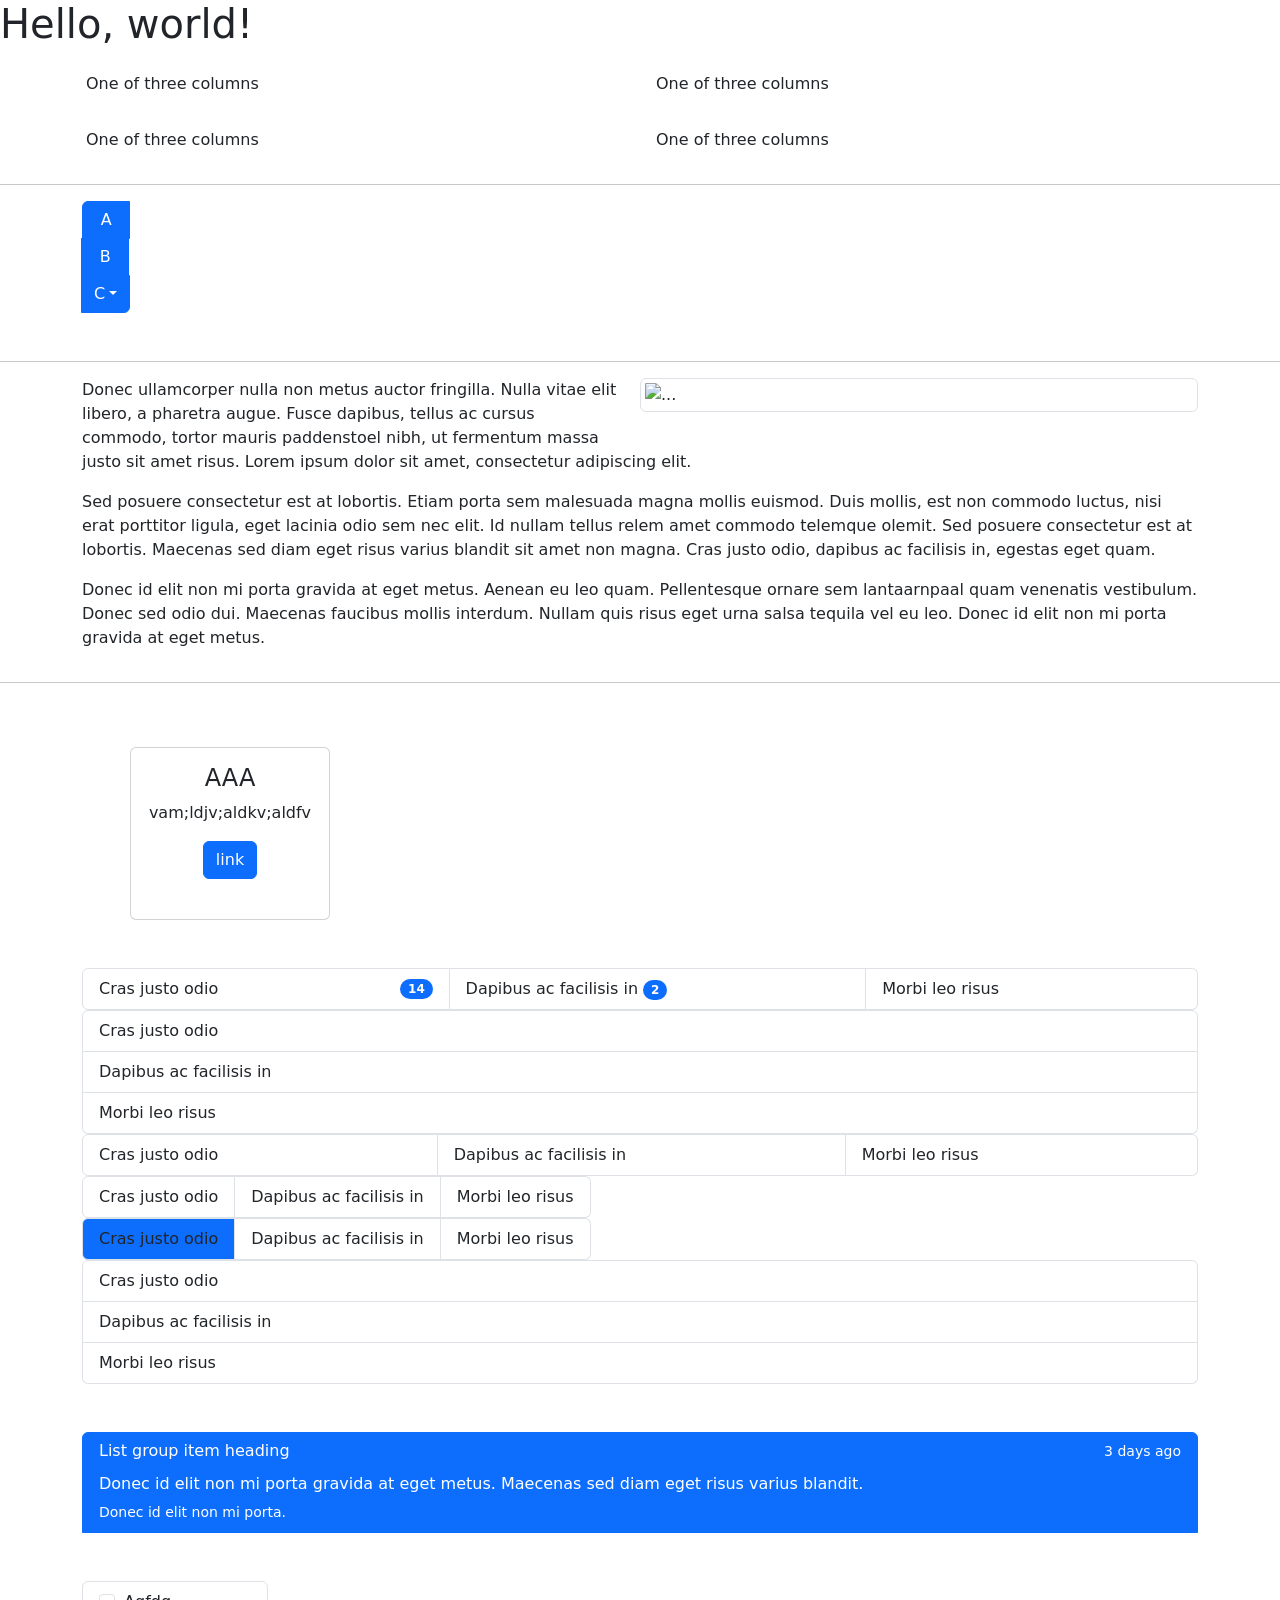
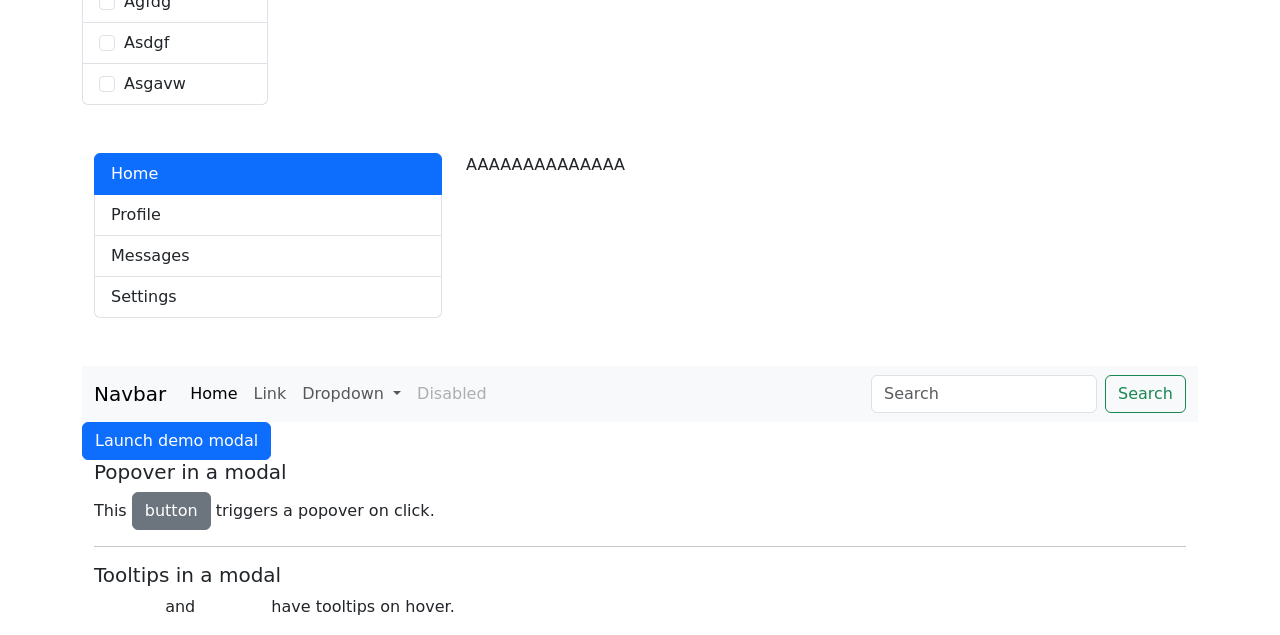
==== index.html @ 2d503121 "12.30 1" ====
<!doctype html>
<html lang="en">
  <head>
    <!-- Required meta tags -->
    <meta charset="utf-8">
    <meta name="viewport" content="width=device-width, initial-scale=1">

    <!-- Bootstrap CSS -->
    <link href="https://cdn.jsdelivr.net/npm/bootstrap@5.0.0-beta1/dist/css/bootstrap.min.css" rel="stylesheet" integrity="sha384-giJF6kkoqNQ00vy+HMDP7azOuL0xtbfIcaT9wjKHr8RbDVddVHyTfAAsrekwKmP1" crossorigin="anonymous">
    <link rel="stylesheet" href="style.css">


    <title>Bootstrap</title>
  </head>
  <body>
    <h1>Hello, world!</h1>

    <div class="container px-4">
        <div class="row row-cols-2 gx-5">
          <div class="col box-border p-3">
            One of three columns
          </div>
          <div class="col box-border p-3">
            One of three columns
          </div>
          <div class="col box-border p-3">
            One of three columns
          </div>
          <div class="col box-border p-3">
            One of three columns
          </div>
        </div>
      </div>
      <hr>

      <div class="container mb-5">

        <div class="btn-group mx-auto btn-group-vertical" role="group">
          <button type="button" class="btn btn-primary">A</button>
          <button type="button" class="btn btn-primary">B</button>
          <div class="btn-group" role="group">
            <button type="button" class="btn btn-primary dropdown-toggle" data-bs-toggle="dropdown" aria-expanded="false">C</button>
            <ul class="dropdown-menu" aria-labelledby="btnGroupDrop1">
              <li class="dropdown-item">1</li>
              <li class="dropdown-item">2</li>
              <li class="dropdown-item">3</li>
            </ul>
          </div>
        </div>
         
      </div>

<hr>

<div class="container">
  <div class="clearfix">
    <img src="http://fakeimg.pl/300x250" class="col-md-6 float-md-end mb-3 ms-md-3 img-thumbnail" alt="...">
  
    <p>
      Donec ullamcorper nulla non metus auctor fringilla. Nulla vitae elit libero, a pharetra augue. Fusce dapibus, tellus ac cursus commodo, tortor mauris paddenstoel nibh, ut fermentum massa justo sit amet risus. Lorem ipsum dolor sit amet, consectetur adipiscing elit.
    </p>
  
    <p>
      Sed posuere consectetur est at lobortis. Etiam porta sem malesuada magna mollis euismod. Duis mollis, est non commodo luctus, nisi erat porttitor ligula, eget lacinia odio sem nec elit. Id nullam tellus relem amet commodo telemque olemit. Sed posuere consectetur est at lobortis. Maecenas sed diam eget risus varius blandit sit amet non magna. Cras justo odio, dapibus ac facilisis in, egestas eget quam.
    </p>
  
    <p>
      Donec id elit non mi porta gravida at eget metus. Aenean eu leo quam. Pellentesque ornare sem lantaarnpaal quam venenatis vestibulum. Donec sed odio dui. Maecenas faucibus mollis interdum. Nullam quis risus eget urna salsa tequila vel eu leo. Donec id elit non mi porta gravida at eget metus.
    </p>
  </div>
</div>

<hr>
<br>
<br>


<div class="container">
  <div class="card mx-5 " style="width: 200px;">
    <img src="http://fakeimg.pl/300x250" class="card-img-top" alt="">
    <div class="card-body d-grid">
      <h4 class="card-title mx-auto">AAA</h4>
      <p class="card-text mx-auto">vam;ldjv;aldkv;aldfv</p>
      <button class="btn btn-primary mx-auto">link</button>
      <a class="card-link" href="">CCC</a>
    </div>
  </div>
</div>


<div class="container my-5">

  <ul class="list-group list-group-horizontal ">
    <li class="list-group-item flex-fill d-flex justify-content-between align-items-center">Cras justo odio
      <span class="badge bg-primary rounded-pill">14</span>
    </li>
    <li class="list-group-item flex-fill justify-content-between align-items-center">Dapibus ac facilisis in
      <span class="badge bg-primary rounded-pill">2</span>
    </li>
    <li class="list-group-item flex-fill">Morbi leo risus</li>
  </ul>
  <ul class="list-group ">
    <li class="list-group-item">Cras justo odio</li>
    <li class="list-group-item">Dapibus ac facilisis in</li>
    <li class="list-group-item">Morbi leo risus</li>
  </ul>
  <ul class="list-group list-group-horizontal-md">
    <li class="list-group-item flex-fill">Cras justo odio</li>
    <li class="list-group-item flex-fill">Dapibus ac facilisis in</li>
    <li class="list-group-item flex-fill">Morbi leo risus</li>
  </ul>
  <ul class="list-group list-group-horizontal-lg">
    <li class="list-group-item">Cras justo odio</li>
    <li class="list-group-item">Dapibus ac facilisis in</li>
    <li class="list-group-item">Morbi leo risus</li>
  </ul>
  <ul class="list-group list-group-horizontal-xl">
    <li class="list-group-item bg-primary green" id="green">Cras justo odio</li>
    <li class="list-group-item">Dapibus ac facilisis in</li>
    <li class="list-group-item">Morbi leo risus</li>
  </ul>
  <ul class="list-group list-group-horizontal-xxl">
    <li class="list-group-item">Cras justo odio</li>
    <li class="list-group-item">Dapibus ac facilisis in</li>
    <li class="list-group-item">Morbi leo risus</li>
  </ul>





</div>

<div class="container my-5">

  <div class="list-group ">
    <a href="#" class="list-group-item list-group-item-action active">
      <div class="d-flex justify-content-between w-100 mb-1">
        <h6>List group item heading</h6>
        <small>3 days ago</small>
      </div>
      <p class="mb-1">Donec id elit non mi porta gravida at eget metus. Maecenas sed diam eget risus varius blandit.</p>
      <small>Donec id elit non mi porta.</small>
    </a>
    <a href="#">

    </a>
    <a href="#">

    </a>
  </div>

</div>


<div class="container ">
  
  <div class="list-group col-2">
    <label class="list-group-item">
      <input type="checkbox" class="form-check-input me-1">
      Agfdg
    </label>
    <label class="list-group-item">
      <input type="checkbox" class="form-check-input me-1">
      Asdgf
    </label>
    <label class="list-group-item">
      <input type="checkbox" class="form-check-input me-1">
      Asgavw
    </label>
  </div>

  <div class="container my-5">
    <div class="row">
      <div class="col-4">
        <div class="list-group" id="list-tab" role="tablist">
          <a class="list-group-item list-group-item-action active" id="list-home-list" data-bs-toggle="list" href="#list-home" role="tab" aria-controls="home">Home</a>
          <a class="list-group-item list-group-item-action" id="list-profile-list" data-bs-toggle="list" href="#list-profile" role="tab" aria-controls="profile">Profile</a>
          <a class="list-group-item list-group-item-action" id="list-messages-list" data-bs-toggle="list" href="#list-messages" role="tab" aria-controls="messages">Messages</a>
          <a class="list-group-item list-group-item-action" id="list-settings-list" data-bs-toggle="list" href="#list-settings" role="tab" aria-controls="settings">Settings</a>
        </div>
      </div>
      <div class="col-8">
        <div class="tab-content" id="nav-tabContent">
          <div class="tab-pane fade show active" id="list-home" role="tabpanel" aria-labelledby="list-home-list">AAAAAAAAAAAAAA</div>
          <div class="tab-pane fade" id="list-profile" role="tabpanel" aria-labelledby="list-profile-list">BBBBBBBBBBBBBBBBB</div>
          <div class="tab-pane fade" id="list-messages" role="tabpanel" aria-labelledby="list-messages-list">CCCCCCCCCCCCCCCCC</div>
          <div class="tab-pane fade" id="list-settings" role="tabpanel" aria-labelledby="list-settings-list">DDDDDDDDDDDDDDDDDDDD</div>
        </div>
      </div>
    </div>
  </div>


  <nav class="navbar navbar-expand-lg navbar-light bg-light">
    <div class="container-fluid">
      <a class="navbar-brand" href="#">Navbar</a>
      <button class="navbar-toggler" type="button" data-bs-toggle="collapse" data-bs-target="#navbarSupportedContent" aria-controls="navbarSupportedContent" aria-expanded="false" aria-label="Toggle navigation">
        <span class="navbar-toggler-icon"></span>
      </button>
      <div class="collapse navbar-collapse" id="navbarSupportedContent">
        <ul class="navbar-nav me-auto mb-2 mb-lg-0">
          <li class="nav-item">
            <a class="nav-link active" aria-current="page" href="#">Home</a>
          </li>
          <li class="nav-item">
            <a class="nav-link" href="#">Link</a>
          </li>
          <li class="nav-item dropdown">
            <a class="nav-link dropdown-toggle" href="#" id="navbarDropdown" role="button" data-bs-toggle="dropdown" aria-expanded="false">
              Dropdown
            </a>
            <ul class="dropdown-menu" aria-labelledby="navbarDropdown">
              <li><a class="dropdown-item" href="#">Action</a></li>
              <li><a class="dropdown-item" href="#">Another action</a></li>
              <li><hr class="dropdown-divider"></li>
              <li><a class="dropdown-item" href="#">Something else here</a></li>
            </ul>
          </li>
          <li class="nav-item">
            <a class="nav-link disabled" href="#" tabindex="-1" aria-disabled="true">Disabled</a>
          </li>
        </ul>
        <form class="d-flex">
          <input class="form-control me-2" type="search" placeholder="Search" aria-label="Search">
          <button class="btn btn-outline-success" type="submit">Search</button>
        </form>
      </div>
    </div>
  </nav>





<!-- Button trigger modal -->
<button type="button" class="btn btn-primary" data-bs-toggle="modal" data-bs-target="#exampleModal">
  Launch demo modal
</button>

<!-- Modal -->
<div class="modal fade" id="exampleModal" data-bs-backdrop="static" tabindex="-1" aria-labelledby="exampleModalLabel" aria-hidden="true">
  <div class="modal-dialog modal-dialog-scrollable">
    <div class="modal-content my-5">
      <div class="modal-header">
        <h5 class="modal-title" id="exampleModalLabel">Modal title</h5>
        <!-- <button type="button" class="btn-close" data-bs-dismiss="modal" aria-label="Close"></button> -->
      </div>
      <div class="modal-body">
        Lorem ipsum dolor sit amet consectetur adipisicing elit. 
        <br>   Modi, vero enim. Eligendi mollitia ipsam velit veritatis, deserun
        <br>t temporibus debitis illo fugiat deleniti ea reprehenderit asperiores 
        <br>at aliquam, harum modi ipsa.
        <br>   Modi, vero enim. Eligendi mollitia ipsam velit veritatis, deserun
        <br>t temporibus debitis illo fugiat deleniti ea reprehenderit asperiores 
        <br>at aliquam, harum modi ipsa.
        <br>   Modi, vero enim. Eligendi mollitia ipsam velit veritatis, deserun
        <br>t temporibus debitis illo fugiat deleniti ea reprehenderit asperiores 
        <br>at aliquam, harum modi ipsa.
        <br>   Modi, vero enim. Eligendi mollitia ipsam velit veritatis, deserun
        <br>t temporibus debitis illo fugiat deleniti ea reprehenderit asperiores 
        <br>at aliquam, harum modi ipsa.
        <br>   Modi, vero enim. Eligendi mollitia ipsam velit veritatis, deserun
        <br>t temporibus debitis illo fugiat deleniti ea reprehenderit asperiores 
        <br>at aliquam, harum modi ipsa.
        <br>   Modi, vero enim. Eligendi mollitia ipsam velit veritatis, deserun
        <br>t temporibus debitis illo fugiat deleniti ea reprehenderit asperiores 
        <br>at aliquam, harum modi ipsa.
        <br>   Modi, vero enim. Eligendi mollitia ipsam velit veritatis, deserun
        <br>t temporibus debitis illo fugiat deleniti ea reprehenderit asperiores 
        <br>at aliquam, harum modi ipsa.
        <br>   Modi, vero enim. Eligendi mollitia ipsam velit veritatis, deserun
        <br>t temporibus debitis illo fugiat deleniti ea reprehenderit asperiores 
        <br>at aliquam, harum modi ipsa.
        <br>   Modi, vero enim. Eligendi mollitia ipsam velit veritatis, deserun
        <br>t temporibus debitis illo fugiat deleniti ea reprehenderit asperiores 
        <br>at aliquam, harum modi ipsa.
        <br>   Modi, vero enim. Eligendi mollitia ipsam velit veritatis, deserun
        <br>t temporibus debitis illo fugiat deleniti ea reprehenderit asperiores 
        <br>at aliquam, harum modi ipsa.
      </div>
      <div class="modal-footer">
        <button type="button" class="btn btn-secondary" data-bs-dismiss="modal">Close</button>
        <button type="button" class="btn btn-primary">Save changes</button>
      </div>
    </div>
  </div>
</div>

<div class="container">

  <div class="modal-body">
    <h5>Popover in a modal</h5>
    <p>This <a href="#" role="button" class="btn btn-secondary popover-test" title="Popover title" data-bs-content="Popover body content is set in this attribute.">button</a> triggers a popover on click.</p>
    <hr>
    <h5>Tooltips in a modal</h5>
    <p><a href="#" class="tooltip-test" title="Tooltip">This link</a> and <a href="#" class="tooltip-test" title="Tooltip">that link</a> have tooltips on hover.</p>
  </div>

</div>





















    <!-- Optional JavaScript; choose one of the two! -->

    <!-- Option 1: Bootstrap Bundle with Popper -->
    <script src="https://cdn.jsdelivr.net/npm/bootstrap@5.0.0-beta1/dist/js/bootstrap.bundle.min.js" integrity="sha384-ygbV9kiqUc6oa4msXn9868pTtWMgiQaeYH7/t7LECLbyPA2x65Kgf80OJFdroafW" crossorigin="anonymous"></script>

    <!-- Option 2: Separate Popper and Bootstrap JS -->
    <!--
    <script src="https://cdn.jsdelivr.net/npm/@popperjs/core@2.5.4/dist/umd/popper.min.js" integrity="sha384-q2kxQ16AaE6UbzuKqyBE9/u/KzioAlnx2maXQHiDX9d4/zp8Ok3f+M7DPm+Ib6IU" crossorigin="anonymous"></script>
    <script src="https://cdn.jsdelivr.net/npm/bootstrap@5.0.0-beta1/dist/js/bootstrap.min.js" integrity="sha384-pQQkAEnwaBkjpqZ8RU1fF1AKtTcHJwFl3pblpTlHXybJjHpMYo79HY3hIi4NKxyj" crossorigin="anonymous"></script>
    -->
  </body>
</html>
---- style.css ----
*{
    position: relative;
}
html{
    overflow-x: hidden;
}
body{
    width: 100%;
    overflow-x: hidden;
}
:root{
    --color-main: #ffd400;
    --color-background:linear-gradient(135deg,#1B2C47,#000);
}
a{
    color: #fff;
    text-decoration: none;
}
a:hover{
    color:var(--color-main);
}
a:active{
    color: #fff;
}
header{
    background-color: #000;
    background: var(--color-background);
    border-bottom: 2px solid #fff;
}
.navbar-style{
    height: 70px;
}
.navbar-collapse-style{
    width: unset;
}
.navbar-list{
    gap: 10px;
}

.banner{
    position: relative;
    z-index: -1;
    margin-top: -36px;
}

.banner-img{
    width: 100%;
}
.logo{
    width: 200px;
}
.page-now{
    color:var(--color-main);
}
.dropdown-menu-style{
    background-color: #000;
    color: #fff;
}
.dropdown-menu-style a{
    color: #fff;
}
.dropdown-divider-style{
    border-color: var(--color-main);
    opacity: 0.6;
}


.intro{
    position: relative;
}
.intro-box{
    /* border: 1px solid #000; */
    align-items: center;
    flex-direction: column;
    gap: 10px;
    
}
.intro-box svg{
    width: 50px;
    color:var(--color-main);
}
.webbit{
    background-color: #000;
    background: var(--color-background);
    padding: 80px 0;
}
.webbit-pic{

}
.webbit-pic-box {
    width: 100%;
    height: 100%;
    /* background-color: #ffffff40; */
    border: 3px solid #ffffffa3;
}
.webbit1 .webbit-pic img{
    width: 100%;
}
.webbit-intro{
    color: #fff ;
    flex-direction: column;
    justify-content: space-around;
}

.webbit h2{
    font-size:44px ;
}

.btn-webbit{
    background-color:var(--color-main);
    color: #000;
    
}
.btn-webbit a{
    color: #000;
}
.btn-webbit:hover{
    color: #000;
}
.btn-webbit:active{
    color: #000;
}




.webbit-row{
    flex-direction: column-reverse;
}
.webbit2 h2 {
    font-size: 34px;
}
.webbit2 p {
    font-size: 16px;
    color: #c7c7c7;
}
.webbit2 .btn-webbit{
    width: 40%;
}
.webbit2 .webbit-intro{
    gap: 20px;
    align-items: center;
    text-align: center;
}
.webbit2 .webbit-pic{
    align-items: center;
    
}
.webbit2 .webbit-pic img{
    z-index: 2;
}
.webbitcode{
    width: 100%;
}
.svgs{
    position: absolute;
    z-index: 0!important;
}
.svg1{
    
    transform: rotate(-37deg);
    width: 66%;
    left: 36%;
    top: 28%;
}
.svg2{
    
    transform: rotate(-37deg);
    width: 5%;
    left: 10%;
    top: 120%;
}
.how{
    background: var(--color-background);
    color: #fff;
    padding: 50px 0;
    text-align: center;
}

.how-box{
    text-align: center;
}
.how p{
    color: #c7c7c7;
}


/* // Small devices (landscape phones, 576px and up) */
@media (min-width: 576px) { 

 }

/* // Medium devices (tablets, 768px and up) */
@media (min-width: 768px) { 

 }

/* // Large devices (desktops, 992px and up) */
@media (min-width: 992px) { 
    .banner{
        margin-top: -120px;
    }
    .webbit-row{
        flex-direction: unset;
    }
    .svg1{
        width: 73%;
        left: 32%;
        top: 22%;
    }
    .webbit2 .webbit-intro{
        gap: 20px;
        align-items:unset;
        text-align: unset;
    }
 }

/* // Extra large devices (large desktops, 1200px and up) */
@media (min-width: 1200px) { 

 }
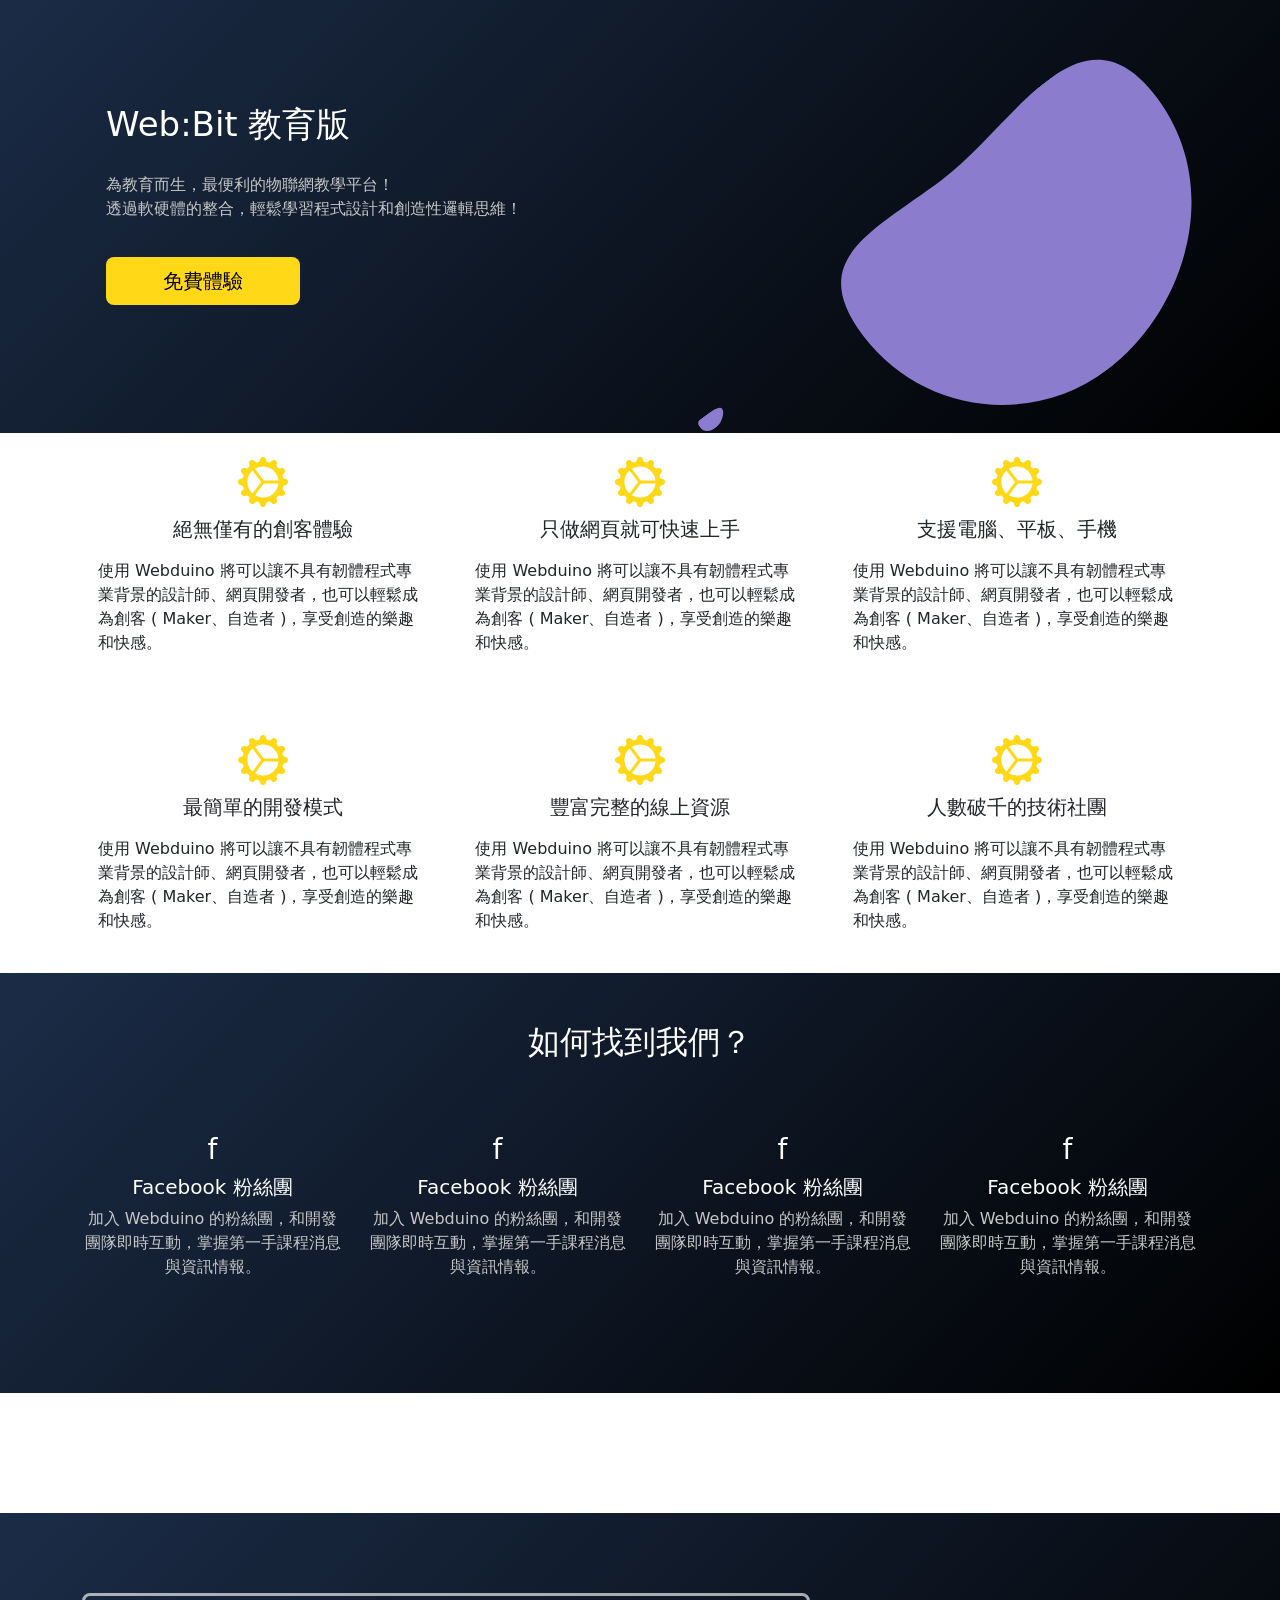
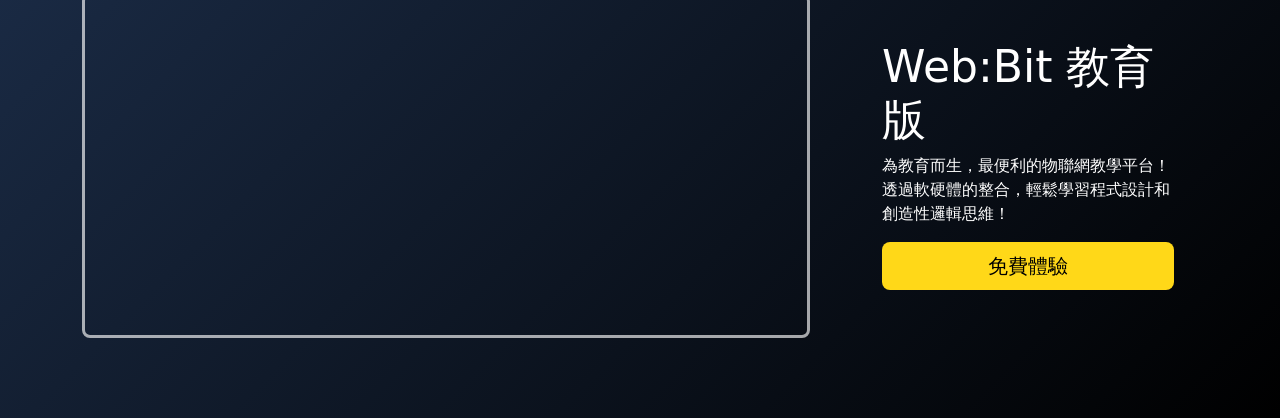
==== commit 535ea351: "12.30 2" ====
--- a/index.html
+++ b/index.html
@@ -10,316 +10,223 @@
     <link rel="stylesheet" href="style.css">
 
 
-    <title>Bootstrap</title>
+    <title>Home Bootstrap</title>
   </head>
-  <body>
-    <h1>Hello, world!</h1>
-
-    <div class="container px-4">
-        <div class="row row-cols-2 gx-5">
-          <div class="col box-border p-3">
-            One of three columns
-          </div>
-          <div class="col box-border p-3">
-            One of three columns
-          </div>
-          <div class="col box-border p-3">
-            One of three columns
-          </div>
-          <div class="col box-border p-3">
-            One of three columns
-          </div>
-        </div>
+<body>
+    
+    <header>
+        
+            <nav class="navbar navbar-expand-lg navbar-style">
+                <div class="container">
+                  <a class="navbar-brand logo" href="#">
+                      <img class="logo" src="https://i.imgur.com/31zWIE2.png" alt="">
+                  </a>
+                  <button class="navbar-toggler" type="button" data-bs-toggle="collapse" data-bs-target="#navbarSupportedContent" aria-controls="navbarSupportedContent" aria-expanded="false" aria-label="Toggle navigation">
+                    <span class="navbar-toggler-icon"></span>
+                  </button>
+                  <div class="collapse navbar-collapse navbar-collapse-style" id="navbarSupportedContent">
+                    <ul class="navbar-nav me-auto mb-2 mb-lg-0 navbar-list">
+                      <li class="nav-item">
+                        <a class="nav-link active page-now" aria-current="page" href="#">首頁</a>
+                      </li>
+                      <li class="nav-item">
+                        <a class="nav-link" href="#">學習手冊</a>
+                      </li>
+                      <li class="nav-item dropdown">
+                        <a class="nav-link dropdown-toggle" href="#" id="navbarDropdown" role="button" data-bs-toggle="dropdown" aria-expanded="false">
+                          商品網站
+                        </a>
+                        <ul class="dropdown-menu dropdown-menu-style" aria-labelledby="navbarDropdown">
+                          <li><a class="dropdown-item" href="#">開發版</a></li>
+                          <li><a class="dropdown-item" href="#">套件包</a></li>
+                          <li><hr class="dropdown-divider dropdown-divider-style"></li>
+                          <li><a class="dropdown-item" href="#">Something else here</a></li>
+                        </ul>
+                      </li>
+                      <li class="nav-item">
+                        <a class="nav-link" href="#">課程活動</a>
+                      </li>
+                      <li class="nav-item">
+                        <a class="nav-link" href="#">認證中心</a>
+                      </li>
+                      <li class="nav-item">
+                        <a class="nav-link" href="#">雲端平台</a>
+                      </li>
+                    </ul>
+                  </div>
+                </div>
+              </nav>
+       
+    </header>
+
+    <div class="banner">
+        <img class="banner-img" src="https://imgur.com/Eh5s8Ro.jpg" alt="">
+    </div>
+
+    <div class="webbit webbit2">
+      <div class="container">
+          <div class="row g-5 webbit-row">
+            <div class="col-12 col-lg-6 webbit-intro d-flex py-5 px-5">
+              <h2>Web:Bit 教育版</h2>
+              <p>為教育而生，最便利的物聯網教學平台！<br>透過軟硬體的整合，輕鬆學習程式設計和創造性邏輯思維！</p>
+              <button type="button" class="btn btn-webbit btn-lg">
+                  <a href="https://webbit.webduino.io/blockly/?demo=default" target="_blank">免費體驗</a>
+              </button>
+        </div>
+              <div class="col-12 col-lg-6 webbit-pic d-flex">
+                      <img src="https://webduino.io/img/index/webbit.png" alt="" class="webbitcode">
+                      <img src="svg1.svg" alt="" class="svgs svg1">
+                      <img src="svg2.svg" alt="" class="svgs svg2">
+              </div>
+              
+            </div>
+        </div>
+    </div>
+
+    <div class="intro2">
+      <div class="container">
+
       </div>
-      <hr>
-
-      <div class="container mb-5">
-
-        <div class="btn-group mx-auto btn-group-vertical" role="group">
-          <button type="button" class="btn btn-primary">A</button>
-          <button type="button" class="btn btn-primary">B</button>
-          <div class="btn-group" role="group">
-            <button type="button" class="btn btn-primary dropdown-toggle" data-bs-toggle="dropdown" aria-expanded="false">C</button>
-            <ul class="dropdown-menu" aria-labelledby="btnGroupDrop1">
-              <li class="dropdown-item">1</li>
-              <li class="dropdown-item">2</li>
-              <li class="dropdown-item">3</li>
-            </ul>
-          </div>
-        </div>
-         
+
+    </div>
+
+
+    
+
+
+
+
+
+
+
+
+    <div class="intro">
+        <div class="container">
+            <div class="row g-3">
+                <div class="col-12 col-md-6 col-lg-4 intro-box d-flex py-4 px-4">
+                    <svg xmlns="http://www.w3.org/2000/svg"  fill="currentColor" class="bi bi-gear-wide-connected" viewBox="0 0 16 16">
+                         <path d="M7.068.727c.243-.97 1.62-.97 1.864 0l.071.286a.96.96 0 0 0 1.622.434l.205-.211c.695-.719 1.888-.03 1.613.931l-.08.284a.96.96 0 0 0 1.187 1.187l.283-.081c.96-.275 1.65.918.931 1.613l-.211.205a.96.96 0 0 0 .434 1.622l.286.071c.97.243.97 1.62 0 1.864l-.286.071a.96.96 0 0 0-.434 1.622l.211.205c.719.695.03 1.888-.931 1.613l-.284-.08a.96.96 0 0 0-1.187 1.187l.081.283c.275.96-.918 1.65-1.613.931l-.205-.211a.96.96 0 0 0-1.622.434l-.071.286c-.243.97-1.62.97-1.864 0l-.071-.286a.96.96 0 0 0-1.622-.434l-.205.211c-.695.719-1.888.03-1.613-.931l.08-.284a.96.96 0 0 0-1.186-1.187l-.284.081c-.96.275-1.65-.918-.931-1.613l.211-.205a.96.96 0 0 0-.434-1.622l-.286-.071c-.97-.243-.97-1.62 0-1.864l.286-.071a.96.96 0 0 0 .434-1.622l-.211-.205c-.719-.695-.03-1.888.931-1.613l.284.08a.96.96 0 0 0 1.187-1.186l-.081-.284c-.275-.96.918-1.65 1.613-.931l.205.211a.96.96 0 0 0 1.622-.434l.071-.286zM12.973 8.5H8.25l-2.834 3.779A4.998 4.998 0 0 0 12.973 8.5zm0-1a4.998 4.998 0 0 0-7.557-3.779l2.834 3.78h4.723zM5.048 3.967c-.03.021-.058.043-.087.065l.087-.065zm-.431.355A4.984 4.984 0 0 0 3.002 8c0 1.455.622 2.765 1.615 3.678L7.375 8 4.617 4.322zm.344 7.646l.087.065-.087-.065z"/>
+                    </svg>
+                    <h5>絕無僅有的創客體驗</h5>
+                    <p>使用 Webduino 將可以讓不具有韌體程式專業背景的設計師、網頁開發者，也可以輕鬆成為創客 ( Maker、自造者 )，享受創造的樂趣和快感。</p>
+                </div>
+                <div class="col-12 col-md-6 col-lg-4 intro-box d-flex py-4 px-4">
+                    <svg xmlns="http://www.w3.org/2000/svg"  fill="currentColor" class="bi bi-gear-wide-connected" viewBox="0 0 16 16">
+                        <path d="M7.068.727c.243-.97 1.62-.97 1.864 0l.071.286a.96.96 0 0 0 1.622.434l.205-.211c.695-.719 1.888-.03 1.613.931l-.08.284a.96.96 0 0 0 1.187 1.187l.283-.081c.96-.275 1.65.918.931 1.613l-.211.205a.96.96 0 0 0 .434 1.622l.286.071c.97.243.97 1.62 0 1.864l-.286.071a.96.96 0 0 0-.434 1.622l.211.205c.719.695.03 1.888-.931 1.613l-.284-.08a.96.96 0 0 0-1.187 1.187l.081.283c.275.96-.918 1.65-1.613.931l-.205-.211a.96.96 0 0 0-1.622.434l-.071.286c-.243.97-1.62.97-1.864 0l-.071-.286a.96.96 0 0 0-1.622-.434l-.205.211c-.695.719-1.888.03-1.613-.931l.08-.284a.96.96 0 0 0-1.186-1.187l-.284.081c-.96.275-1.65-.918-.931-1.613l.211-.205a.96.96 0 0 0-.434-1.622l-.286-.071c-.97-.243-.97-1.62 0-1.864l.286-.071a.96.96 0 0 0 .434-1.622l-.211-.205c-.719-.695-.03-1.888.931-1.613l.284.08a.96.96 0 0 0 1.187-1.186l-.081-.284c-.275-.96.918-1.65 1.613-.931l.205.211a.96.96 0 0 0 1.622-.434l.071-.286zM12.973 8.5H8.25l-2.834 3.779A4.998 4.998 0 0 0 12.973 8.5zm0-1a4.998 4.998 0 0 0-7.557-3.779l2.834 3.78h4.723zM5.048 3.967c-.03.021-.058.043-.087.065l.087-.065zm-.431.355A4.984 4.984 0 0 0 3.002 8c0 1.455.622 2.765 1.615 3.678L7.375 8 4.617 4.322zm.344 7.646l.087.065-.087-.065z"/>
+                   </svg>
+                   <h5>只做網頁就可快速上手</h5>
+                   <p>使用 Webduino 將可以讓不具有韌體程式專業背景的設計師、網頁開發者，也可以輕鬆成為創客 ( Maker、自造者 )，享受創造的樂趣和快感。</p>
+                </div>
+                <div class="col-12 col-md-6 col-lg-4 intro-box d-flex py-4 px-4">
+                    <svg xmlns="http://www.w3.org/2000/svg"  fill="currentColor" class="bi bi-gear-wide-connected" viewBox="0 0 16 16">
+                         <path d="M7.068.727c.243-.97 1.62-.97 1.864 0l.071.286a.96.96 0 0 0 1.622.434l.205-.211c.695-.719 1.888-.03 1.613.931l-.08.284a.96.96 0 0 0 1.187 1.187l.283-.081c.96-.275 1.65.918.931 1.613l-.211.205a.96.96 0 0 0 .434 1.622l.286.071c.97.243.97 1.62 0 1.864l-.286.071a.96.96 0 0 0-.434 1.622l.211.205c.719.695.03 1.888-.931 1.613l-.284-.08a.96.96 0 0 0-1.187 1.187l.081.283c.275.96-.918 1.65-1.613.931l-.205-.211a.96.96 0 0 0-1.622.434l-.071.286c-.243.97-1.62.97-1.864 0l-.071-.286a.96.96 0 0 0-1.622-.434l-.205.211c-.695.719-1.888.03-1.613-.931l.08-.284a.96.96 0 0 0-1.186-1.187l-.284.081c-.96.275-1.65-.918-.931-1.613l.211-.205a.96.96 0 0 0-.434-1.622l-.286-.071c-.97-.243-.97-1.62 0-1.864l.286-.071a.96.96 0 0 0 .434-1.622l-.211-.205c-.719-.695-.03-1.888.931-1.613l.284.08a.96.96 0 0 0 1.187-1.186l-.081-.284c-.275-.96.918-1.65 1.613-.931l.205.211a.96.96 0 0 0 1.622-.434l.071-.286zM12.973 8.5H8.25l-2.834 3.779A4.998 4.998 0 0 0 12.973 8.5zm0-1a4.998 4.998 0 0 0-7.557-3.779l2.834 3.78h4.723zM5.048 3.967c-.03.021-.058.043-.087.065l.087-.065zm-.431.355A4.984 4.984 0 0 0 3.002 8c0 1.455.622 2.765 1.615 3.678L7.375 8 4.617 4.322zm.344 7.646l.087.065-.087-.065z"/>
+                    </svg>
+                    <h5>支援電腦、平板、手機</h5>
+                    <p>使用 Webduino 將可以讓不具有韌體程式專業背景的設計師、網頁開發者，也可以輕鬆成為創客 ( Maker、自造者 )，享受創造的樂趣和快感。</p>
+                </div>
+                <div class="col-12 col-md-6 col-lg-4 intro-box d-flex py-4 px-4">
+                    <svg xmlns="http://www.w3.org/2000/svg"  fill="currentColor" class="bi bi-gear-wide-connected" viewBox="0 0 16 16">
+                         <path d="M7.068.727c.243-.97 1.62-.97 1.864 0l.071.286a.96.96 0 0 0 1.622.434l.205-.211c.695-.719 1.888-.03 1.613.931l-.08.284a.96.96 0 0 0 1.187 1.187l.283-.081c.96-.275 1.65.918.931 1.613l-.211.205a.96.96 0 0 0 .434 1.622l.286.071c.97.243.97 1.62 0 1.864l-.286.071a.96.96 0 0 0-.434 1.622l.211.205c.719.695.03 1.888-.931 1.613l-.284-.08a.96.96 0 0 0-1.187 1.187l.081.283c.275.96-.918 1.65-1.613.931l-.205-.211a.96.96 0 0 0-1.622.434l-.071.286c-.243.97-1.62.97-1.864 0l-.071-.286a.96.96 0 0 0-1.622-.434l-.205.211c-.695.719-1.888.03-1.613-.931l.08-.284a.96.96 0 0 0-1.186-1.187l-.284.081c-.96.275-1.65-.918-.931-1.613l.211-.205a.96.96 0 0 0-.434-1.622l-.286-.071c-.97-.243-.97-1.62 0-1.864l.286-.071a.96.96 0 0 0 .434-1.622l-.211-.205c-.719-.695-.03-1.888.931-1.613l.284.08a.96.96 0 0 0 1.187-1.186l-.081-.284c-.275-.96.918-1.65 1.613-.931l.205.211a.96.96 0 0 0 1.622-.434l.071-.286zM12.973 8.5H8.25l-2.834 3.779A4.998 4.998 0 0 0 12.973 8.5zm0-1a4.998 4.998 0 0 0-7.557-3.779l2.834 3.78h4.723zM5.048 3.967c-.03.021-.058.043-.087.065l.087-.065zm-.431.355A4.984 4.984 0 0 0 3.002 8c0 1.455.622 2.765 1.615 3.678L7.375 8 4.617 4.322zm.344 7.646l.087.065-.087-.065z"/>
+                    </svg>
+                    <h5>最簡單的開發模式</h5>
+                    <p>使用 Webduino 將可以讓不具有韌體程式專業背景的設計師、網頁開發者，也可以輕鬆成為創客 ( Maker、自造者 )，享受創造的樂趣和快感。</p>
+                </div>
+                <div class="col-12 col-md-6 col-lg-4 intro-box d-flex py-4 px-4">
+                    <svg xmlns="http://www.w3.org/2000/svg"  fill="currentColor" class="bi bi-gear-wide-connected" viewBox="0 0 16 16">
+                         <path d="M7.068.727c.243-.97 1.62-.97 1.864 0l.071.286a.96.96 0 0 0 1.622.434l.205-.211c.695-.719 1.888-.03 1.613.931l-.08.284a.96.96 0 0 0 1.187 1.187l.283-.081c.96-.275 1.65.918.931 1.613l-.211.205a.96.96 0 0 0 .434 1.622l.286.071c.97.243.97 1.62 0 1.864l-.286.071a.96.96 0 0 0-.434 1.622l.211.205c.719.695.03 1.888-.931 1.613l-.284-.08a.96.96 0 0 0-1.187 1.187l.081.283c.275.96-.918 1.65-1.613.931l-.205-.211a.96.96 0 0 0-1.622.434l-.071.286c-.243.97-1.62.97-1.864 0l-.071-.286a.96.96 0 0 0-1.622-.434l-.205.211c-.695.719-1.888.03-1.613-.931l.08-.284a.96.96 0 0 0-1.186-1.187l-.284.081c-.96.275-1.65-.918-.931-1.613l.211-.205a.96.96 0 0 0-.434-1.622l-.286-.071c-.97-.243-.97-1.62 0-1.864l.286-.071a.96.96 0 0 0 .434-1.622l-.211-.205c-.719-.695-.03-1.888.931-1.613l.284.08a.96.96 0 0 0 1.187-1.186l-.081-.284c-.275-.96.918-1.65 1.613-.931l.205.211a.96.96 0 0 0 1.622-.434l.071-.286zM12.973 8.5H8.25l-2.834 3.779A4.998 4.998 0 0 0 12.973 8.5zm0-1a4.998 4.998 0 0 0-7.557-3.779l2.834 3.78h4.723zM5.048 3.967c-.03.021-.058.043-.087.065l.087-.065zm-.431.355A4.984 4.984 0 0 0 3.002 8c0 1.455.622 2.765 1.615 3.678L7.375 8 4.617 4.322zm.344 7.646l.087.065-.087-.065z"/>
+                    </svg>
+                    <h5>豐富完整的線上資源</h5>
+                    <p>使用 Webduino 將可以讓不具有韌體程式專業背景的設計師、網頁開發者，也可以輕鬆成為創客 ( Maker、自造者 )，享受創造的樂趣和快感。</p>
+                </div>
+                <div class="col-12 col-md-6 col-lg-4 intro-box d-flex py-4 px-4">
+                    <svg xmlns="http://www.w3.org/2000/svg"  fill="currentColor" class="bi bi-gear-wide-connected" viewBox="0 0 16 16">
+                         <path d="M7.068.727c.243-.97 1.62-.97 1.864 0l.071.286a.96.96 0 0 0 1.622.434l.205-.211c.695-.719 1.888-.03 1.613.931l-.08.284a.96.96 0 0 0 1.187 1.187l.283-.081c.96-.275 1.65.918.931 1.613l-.211.205a.96.96 0 0 0 .434 1.622l.286.071c.97.243.97 1.62 0 1.864l-.286.071a.96.96 0 0 0-.434 1.622l.211.205c.719.695.03 1.888-.931 1.613l-.284-.08a.96.96 0 0 0-1.187 1.187l.081.283c.275.96-.918 1.65-1.613.931l-.205-.211a.96.96 0 0 0-1.622.434l-.071.286c-.243.97-1.62.97-1.864 0l-.071-.286a.96.96 0 0 0-1.622-.434l-.205.211c-.695.719-1.888.03-1.613-.931l.08-.284a.96.96 0 0 0-1.186-1.187l-.284.081c-.96.275-1.65-.918-.931-1.613l.211-.205a.96.96 0 0 0-.434-1.622l-.286-.071c-.97-.243-.97-1.62 0-1.864l.286-.071a.96.96 0 0 0 .434-1.622l-.211-.205c-.719-.695-.03-1.888.931-1.613l.284.08a.96.96 0 0 0 1.187-1.186l-.081-.284c-.275-.96.918-1.65 1.613-.931l.205.211a.96.96 0 0 0 1.622-.434l.071-.286zM12.973 8.5H8.25l-2.834 3.779A4.998 4.998 0 0 0 12.973 8.5zm0-1a4.998 4.998 0 0 0-7.557-3.779l2.834 3.78h4.723zM5.048 3.967c-.03.021-.058.043-.087.065l.087-.065zm-.431.355A4.984 4.984 0 0 0 3.002 8c0 1.455.622 2.765 1.615 3.678L7.375 8 4.617 4.322zm.344 7.646l.087.065-.087-.065z"/>
+                    </svg>
+                    <h5>人數破千的技術社團</h5>
+                    <p>使用 Webduino 將可以讓不具有韌體程式專業背景的設計師、網頁開發者，也可以輕鬆成為創客 ( Maker、自造者 )，享受創造的樂趣和快感。</p>
+                </div>
+            </div>
+
+        </div>
+    </div>
+
+
+    <div class="how">
+      <div class="container">
+        <h2>如何找到我們？</h2>
+        <div class="row row-cols-1 row-cols-md-2 row-cols-lg-4 my-5 gy-4">
+          <div class="how-box col ">
+            <h3>f</h3>
+            <h5>Facebook 粉絲團</h5>
+            <p>加入 Webduino 的粉絲團，和開發團隊即時互動，掌握第一手課程消息與資訊情報。</p>
+          </div>
+          <div class="how-box col ">
+            <h3>f</h3>
+            <h5>Facebook 粉絲團</h5>
+            <p>加入 Webduino 的粉絲團，和開發團隊即時互動，掌握第一手課程消息與資訊情報。</p>
+          </div>
+          <div class="how-box col ">
+            <h3>f</h3>
+            <h5>Facebook 粉絲團</h5>
+            <p>加入 Webduino 的粉絲團，和開發團隊即時互動，掌握第一手課程消息與資訊情報。</p>
+          </div>
+          <div class="how-box col ">
+            <h3>f</h3>
+            <h5>Facebook 粉絲團</h5>
+            <p>加入 Webduino 的粉絲團，和開發團隊即時互動，掌握第一手課程消息與資訊情報。</p>
+          </div>
+        </div>
       </div>
-
-<hr>
-
-<div class="container">
-  <div class="clearfix">
-    <img src="http://fakeimg.pl/300x250" class="col-md-6 float-md-end mb-3 ms-md-3 img-thumbnail" alt="...">
-  
-    <p>
-      Donec ullamcorper nulla non metus auctor fringilla. Nulla vitae elit libero, a pharetra augue. Fusce dapibus, tellus ac cursus commodo, tortor mauris paddenstoel nibh, ut fermentum massa justo sit amet risus. Lorem ipsum dolor sit amet, consectetur adipiscing elit.
-    </p>
-  
-    <p>
-      Sed posuere consectetur est at lobortis. Etiam porta sem malesuada magna mollis euismod. Duis mollis, est non commodo luctus, nisi erat porttitor ligula, eget lacinia odio sem nec elit. Id nullam tellus relem amet commodo telemque olemit. Sed posuere consectetur est at lobortis. Maecenas sed diam eget risus varius blandit sit amet non magna. Cras justo odio, dapibus ac facilisis in, egestas eget quam.
-    </p>
-  
-    <p>
-      Donec id elit non mi porta gravida at eget metus. Aenean eu leo quam. Pellentesque ornare sem lantaarnpaal quam venenatis vestibulum. Donec sed odio dui. Maecenas faucibus mollis interdum. Nullam quis risus eget urna salsa tequila vel eu leo. Donec id elit non mi porta gravida at eget metus.
-    </p>
-  </div>
-</div>
-
-<hr>
-<br>
-<br>
-
-
-<div class="container">
-  <div class="card mx-5 " style="width: 200px;">
-    <img src="http://fakeimg.pl/300x250" class="card-img-top" alt="">
-    <div class="card-body d-grid">
-      <h4 class="card-title mx-auto">AAA</h4>
-      <p class="card-text mx-auto">vam;ldjv;aldkv;aldfv</p>
-      <button class="btn btn-primary mx-auto">link</button>
-      <a class="card-link" href="">CCC</a>
-    </div>
-  </div>
-</div>
-
-
-<div class="container my-5">
-
-  <ul class="list-group list-group-horizontal ">
-    <li class="list-group-item flex-fill d-flex justify-content-between align-items-center">Cras justo odio
-      <span class="badge bg-primary rounded-pill">14</span>
-    </li>
-    <li class="list-group-item flex-fill justify-content-between align-items-center">Dapibus ac facilisis in
-      <span class="badge bg-primary rounded-pill">2</span>
-    </li>
-    <li class="list-group-item flex-fill">Morbi leo risus</li>
-  </ul>
-  <ul class="list-group ">
-    <li class="list-group-item">Cras justo odio</li>
-    <li class="list-group-item">Dapibus ac facilisis in</li>
-    <li class="list-group-item">Morbi leo risus</li>
-  </ul>
-  <ul class="list-group list-group-horizontal-md">
-    <li class="list-group-item flex-fill">Cras justo odio</li>
-    <li class="list-group-item flex-fill">Dapibus ac facilisis in</li>
-    <li class="list-group-item flex-fill">Morbi leo risus</li>
-  </ul>
-  <ul class="list-group list-group-horizontal-lg">
-    <li class="list-group-item">Cras justo odio</li>
-    <li class="list-group-item">Dapibus ac facilisis in</li>
-    <li class="list-group-item">Morbi leo risus</li>
-  </ul>
-  <ul class="list-group list-group-horizontal-xl">
-    <li class="list-group-item bg-primary green" id="green">Cras justo odio</li>
-    <li class="list-group-item">Dapibus ac facilisis in</li>
-    <li class="list-group-item">Morbi leo risus</li>
-  </ul>
-  <ul class="list-group list-group-horizontal-xxl">
-    <li class="list-group-item">Cras justo odio</li>
-    <li class="list-group-item">Dapibus ac facilisis in</li>
-    <li class="list-group-item">Morbi leo risus</li>
-  </ul>
-
-
-
-
-
-</div>
-
-<div class="container my-5">
-
-  <div class="list-group ">
-    <a href="#" class="list-group-item list-group-item-action active">
-      <div class="d-flex justify-content-between w-100 mb-1">
-        <h6>List group item heading</h6>
-        <small>3 days ago</small>
-      </div>
-      <p class="mb-1">Donec id elit non mi porta gravida at eget metus. Maecenas sed diam eget risus varius blandit.</p>
-      <small>Donec id elit non mi porta.</small>
-    </a>
-    <a href="#">
-
-    </a>
-    <a href="#">
-
-    </a>
-  </div>
-
-</div>
-
-
-<div class="container ">
-  
-  <div class="list-group col-2">
-    <label class="list-group-item">
-      <input type="checkbox" class="form-check-input me-1">
-      Agfdg
-    </label>
-    <label class="list-group-item">
-      <input type="checkbox" class="form-check-input me-1">
-      Asdgf
-    </label>
-    <label class="list-group-item">
-      <input type="checkbox" class="form-check-input me-1">
-      Asgavw
-    </label>
-  </div>
-
-  <div class="container my-5">
-    <div class="row">
-      <div class="col-4">
-        <div class="list-group" id="list-tab" role="tablist">
-          <a class="list-group-item list-group-item-action active" id="list-home-list" data-bs-toggle="list" href="#list-home" role="tab" aria-controls="home">Home</a>
-          <a class="list-group-item list-group-item-action" id="list-profile-list" data-bs-toggle="list" href="#list-profile" role="tab" aria-controls="profile">Profile</a>
-          <a class="list-group-item list-group-item-action" id="list-messages-list" data-bs-toggle="list" href="#list-messages" role="tab" aria-controls="messages">Messages</a>
-          <a class="list-group-item list-group-item-action" id="list-settings-list" data-bs-toggle="list" href="#list-settings" role="tab" aria-controls="settings">Settings</a>
-        </div>
-      </div>
-      <div class="col-8">
-        <div class="tab-content" id="nav-tabContent">
-          <div class="tab-pane fade show active" id="list-home" role="tabpanel" aria-labelledby="list-home-list">AAAAAAAAAAAAAA</div>
-          <div class="tab-pane fade" id="list-profile" role="tabpanel" aria-labelledby="list-profile-list">BBBBBBBBBBBBBBBBB</div>
-          <div class="tab-pane fade" id="list-messages" role="tabpanel" aria-labelledby="list-messages-list">CCCCCCCCCCCCCCCCC</div>
-          <div class="tab-pane fade" id="list-settings" role="tabpanel" aria-labelledby="list-settings-list">DDDDDDDDDDDDDDDDDDDD</div>
-        </div>
-      </div>
-    </div>
-  </div>
-
-
-  <nav class="navbar navbar-expand-lg navbar-light bg-light">
-    <div class="container-fluid">
-      <a class="navbar-brand" href="#">Navbar</a>
-      <button class="navbar-toggler" type="button" data-bs-toggle="collapse" data-bs-target="#navbarSupportedContent" aria-controls="navbarSupportedContent" aria-expanded="false" aria-label="Toggle navigation">
-        <span class="navbar-toggler-icon"></span>
-      </button>
-      <div class="collapse navbar-collapse" id="navbarSupportedContent">
-        <ul class="navbar-nav me-auto mb-2 mb-lg-0">
-          <li class="nav-item">
-            <a class="nav-link active" aria-current="page" href="#">Home</a>
-          </li>
-          <li class="nav-item">
-            <a class="nav-link" href="#">Link</a>
-          </li>
-          <li class="nav-item dropdown">
-            <a class="nav-link dropdown-toggle" href="#" id="navbarDropdown" role="button" data-bs-toggle="dropdown" aria-expanded="false">
-              Dropdown
-            </a>
-            <ul class="dropdown-menu" aria-labelledby="navbarDropdown">
-              <li><a class="dropdown-item" href="#">Action</a></li>
-              <li><a class="dropdown-item" href="#">Another action</a></li>
-              <li><hr class="dropdown-divider"></li>
-              <li><a class="dropdown-item" href="#">Something else here</a></li>
-            </ul>
-          </li>
-          <li class="nav-item">
-            <a class="nav-link disabled" href="#" tabindex="-1" aria-disabled="true">Disabled</a>
-          </li>
-        </ul>
-        <form class="d-flex">
-          <input class="form-control me-2" type="search" placeholder="Search" aria-label="Search">
-          <button class="btn btn-outline-success" type="submit">Search</button>
-        </form>
-      </div>
-    </div>
-  </nav>
-
-
-
-
-
-<!-- Button trigger modal -->
-<button type="button" class="btn btn-primary" data-bs-toggle="modal" data-bs-target="#exampleModal">
-  Launch demo modal
-</button>
-
-<!-- Modal -->
-<div class="modal fade" id="exampleModal" data-bs-backdrop="static" tabindex="-1" aria-labelledby="exampleModalLabel" aria-hidden="true">
-  <div class="modal-dialog modal-dialog-scrollable">
-    <div class="modal-content my-5">
-      <div class="modal-header">
-        <h5 class="modal-title" id="exampleModalLabel">Modal title</h5>
-        <!-- <button type="button" class="btn-close" data-bs-dismiss="modal" aria-label="Close"></button> -->
-      </div>
-      <div class="modal-body">
-        Lorem ipsum dolor sit amet consectetur adipisicing elit. 
-        <br>   Modi, vero enim. Eligendi mollitia ipsam velit veritatis, deserun
-        <br>t temporibus debitis illo fugiat deleniti ea reprehenderit asperiores 
-        <br>at aliquam, harum modi ipsa.
-        <br>   Modi, vero enim. Eligendi mollitia ipsam velit veritatis, deserun
-        <br>t temporibus debitis illo fugiat deleniti ea reprehenderit asperiores 
-        <br>at aliquam, harum modi ipsa.
-        <br>   Modi, vero enim. Eligendi mollitia ipsam velit veritatis, deserun
-        <br>t temporibus debitis illo fugiat deleniti ea reprehenderit asperiores 
-        <br>at aliquam, harum modi ipsa.
-        <br>   Modi, vero enim. Eligendi mollitia ipsam velit veritatis, deserun
-        <br>t temporibus debitis illo fugiat deleniti ea reprehenderit asperiores 
-        <br>at aliquam, harum modi ipsa.
-        <br>   Modi, vero enim. Eligendi mollitia ipsam velit veritatis, deserun
-        <br>t temporibus debitis illo fugiat deleniti ea reprehenderit asperiores 
-        <br>at aliquam, harum modi ipsa.
-        <br>   Modi, vero enim. Eligendi mollitia ipsam velit veritatis, deserun
-        <br>t temporibus debitis illo fugiat deleniti ea reprehenderit asperiores 
-        <br>at aliquam, harum modi ipsa.
-        <br>   Modi, vero enim. Eligendi mollitia ipsam velit veritatis, deserun
-        <br>t temporibus debitis illo fugiat deleniti ea reprehenderit asperiores 
-        <br>at aliquam, harum modi ipsa.
-        <br>   Modi, vero enim. Eligendi mollitia ipsam velit veritatis, deserun
-        <br>t temporibus debitis illo fugiat deleniti ea reprehenderit asperiores 
-        <br>at aliquam, harum modi ipsa.
-        <br>   Modi, vero enim. Eligendi mollitia ipsam velit veritatis, deserun
-        <br>t temporibus debitis illo fugiat deleniti ea reprehenderit asperiores 
-        <br>at aliquam, harum modi ipsa.
-        <br>   Modi, vero enim. Eligendi mollitia ipsam velit veritatis, deserun
-        <br>t temporibus debitis illo fugiat deleniti ea reprehenderit asperiores 
-        <br>at aliquam, harum modi ipsa.
-      </div>
-      <div class="modal-footer">
-        <button type="button" class="btn btn-secondary" data-bs-dismiss="modal">Close</button>
-        <button type="button" class="btn btn-primary">Save changes</button>
-      </div>
-    </div>
-  </div>
-</div>
-
-<div class="container">
-
-  <div class="modal-body">
-    <h5>Popover in a modal</h5>
-    <p>This <a href="#" role="button" class="btn btn-secondary popover-test" title="Popover title" data-bs-content="Popover body content is set in this attribute.">button</a> triggers a popover on click.</p>
-    <hr>
-    <h5>Tooltips in a modal</h5>
-    <p><a href="#" class="tooltip-test" title="Tooltip">This link</a> and <a href="#" class="tooltip-test" title="Tooltip">that link</a> have tooltips on hover.</p>
-  </div>
-
-</div>
-
-
-
-
-
-
-
-
-
-
-
-
-
-
-
-
-
-
-
-
-
-    <!-- Optional JavaScript; choose one of the two! -->
+    </div>
+
+    <br>
+    <br>
+    <br><br>
+    <br>
+
+
+    <div class="webbit webbit1">
+        <div class="container">
+            <div class="row g-5">
+                <div class="col-12 col-lg-8 webbit-pic">
+                    <div class="webbit-pic-box py-5 px-3 rounded-3">
+                        <img src="https://webduino.io/img/index/webbit.png" alt="">
+                    </div>
+                    
+                </div>
+                <div class="col-12 col-lg-4 webbit-intro d-flex py-5 px-5">
+                        <h2>Web:Bit 教育版</h2>
+                        <p>為教育而生，最便利的物聯網教學平台！<br>透過軟硬體的整合，輕鬆學習程式設計和創造性邏輯思維！</p>
+                        <button type="button" class="btn btn-webbit btn-lg">
+                            <a href="https://webbit.webduino.io/blockly/?demo=default" target="_blank">免費體驗</a>
+                        </button>
+                </div>
+            </div>
+        </div>
+    </div>
+
+
+
+
+
+
+
+
+
+
+
+
+
+
+
+
+
+
+
+
+
+
+        <!-- Optional JavaScript; choose one of the two! -->
 
     <!-- Option 1: Bootstrap Bundle with Popper -->
     <script src="https://cdn.jsdelivr.net/npm/bootstrap@5.0.0-beta1/dist/js/bootstrap.bundle.min.js" integrity="sha384-ygbV9kiqUc6oa4msXn9868pTtWMgiQaeYH7/t7LECLbyPA2x65Kgf80OJFdroafW" crossorigin="anonymous"></script>
@@ -329,5 +236,6 @@
     <script src="https://cdn.jsdelivr.net/npm/@popperjs/core@2.5.4/dist/umd/popper.min.js" integrity="sha384-q2kxQ16AaE6UbzuKqyBE9/u/KzioAlnx2maXQHiDX9d4/zp8Ok3f+M7DPm+Ib6IU" crossorigin="anonymous"></script>
     <script src="https://cdn.jsdelivr.net/npm/bootstrap@5.0.0-beta1/dist/js/bootstrap.min.js" integrity="sha384-pQQkAEnwaBkjpqZ8RU1fF1AKtTcHJwFl3pblpTlHXybJjHpMYo79HY3hIi4NKxyj" crossorigin="anonymous"></script>
     -->
-  </body>
+
+</body>
 </html>
--- a/style.css
+++ b/style.css
@@ -9,7 +9,7 @@
     overflow-x: hidden;
 }
 :root{
-    --color-main: #ffd400;
+    --color-main: #ffd818;
     --color-background:linear-gradient(135deg,#1B2C47,#000);
 }
 a{
@@ -159,7 +159,7 @@
 .svg1{
     
     transform: rotate(-37deg);
-    width: 66%;
+    height: 90%;
     left: 36%;
     top: 28%;
 }
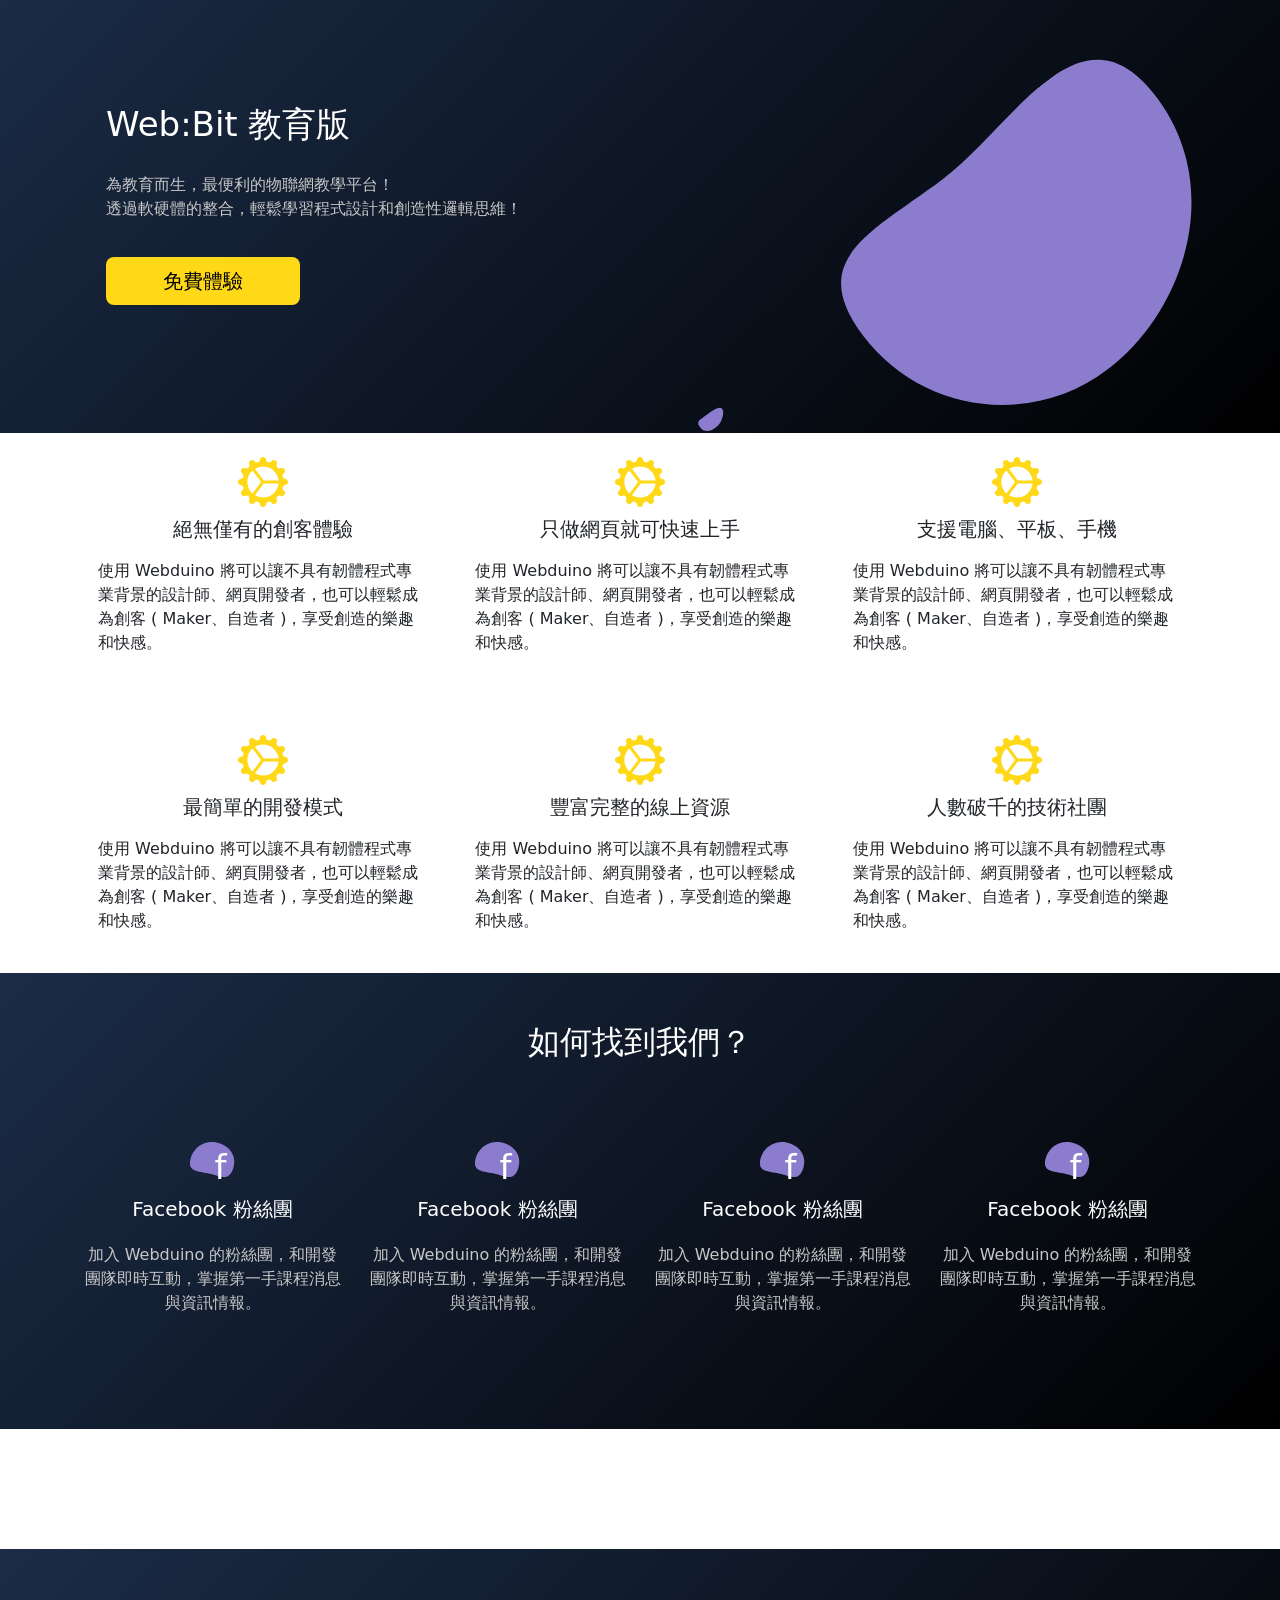
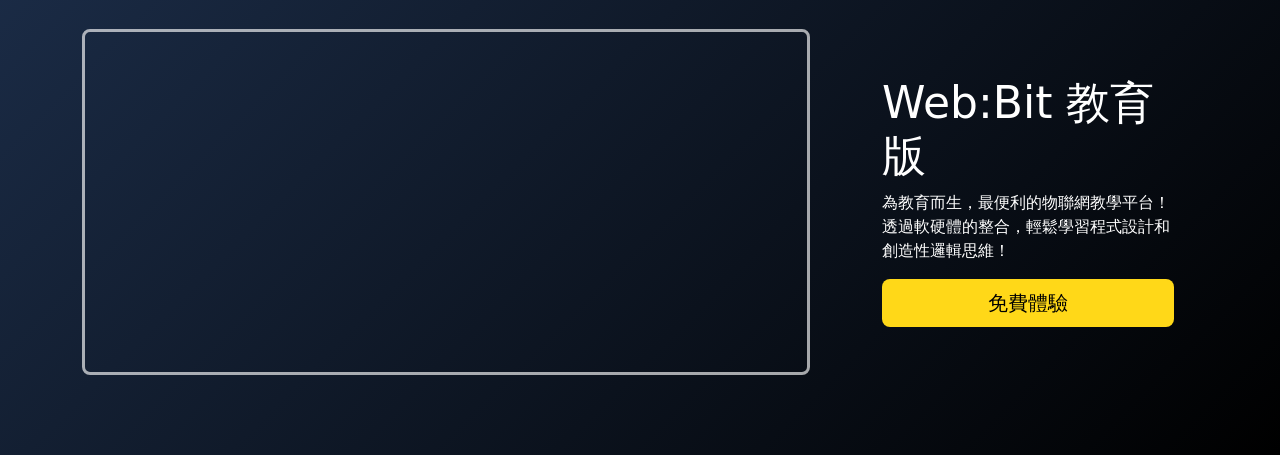
==== commit bfa5004e: "12.30 3" ====
--- a/index.html
+++ b/index.html
@@ -155,23 +155,31 @@
       <div class="container">
         <h2>如何找到我們？</h2>
         <div class="row row-cols-1 row-cols-md-2 row-cols-lg-4 my-5 gy-4">
-          <div class="how-box col ">
-            <h3>f</h3>
-            <h5>Facebook 粉絲團</h5>
-            <p>加入 Webduino 的粉絲團，和開發團隊即時互動，掌握第一手課程消息與資訊情報。</p>
-          </div>
-          <div class="how-box col ">
-            <h3>f</h3>
-            <h5>Facebook 粉絲團</h5>
-            <p>加入 Webduino 的粉絲團，和開發團隊即時互動，掌握第一手課程消息與資訊情報。</p>
-          </div>
-          <div class="how-box col ">
-            <h3>f</h3>
-            <h5>Facebook 粉絲團</h5>
-            <p>加入 Webduino 的粉絲團，和開發團隊即時互動，掌握第一手課程消息與資訊情報。</p>
-          </div>
-          <div class="how-box col ">
-            <h3>f</h3>
+          <div class="how-box d-flex col ">
+            <div class="how-icon">
+              <h3>f</h3>
+            </div>
+            <h5>Facebook 粉絲團</h5>
+            <p>加入 Webduino 的粉絲團，和開發團隊即時互動，掌握第一手課程消息與資訊情報。</p>
+          </div>
+          <div class="how-box d-flex col ">
+            <div class="how-icon">
+              <h3>f</h3>
+            </div>
+            <h5>Facebook 粉絲團</h5>
+            <p>加入 Webduino 的粉絲團，和開發團隊即時互動，掌握第一手課程消息與資訊情報。</p>
+          </div>
+          <div class="how-box d-flex col ">
+            <div class="how-icon">
+              <h3>f</h3>
+            </div>
+            <h5>Facebook 粉絲團</h5>
+            <p>加入 Webduino 的粉絲團，和開發團隊即時互動，掌握第一手課程消息與資訊情報。</p>
+          </div>
+          <div class="how-box d-flex col ">
+            <div class="how-icon">
+              <h3>f</h3>
+            </div>
             <h5>Facebook 粉絲團</h5>
             <p>加入 Webduino 的粉絲團，和開發團隊即時互動，掌握第一手課程消息與資訊情報。</p>
           </div>
--- a/style.css
+++ b/style.css
@@ -179,11 +179,26 @@
 
 .how-box{
     text-align: center;
+    gap: 14px;
+    flex-direction: column;
 }
 .how p{
     color: #c7c7c7;
 }
-
+.how-icon{
+    width: 50px;
+    height: 50px;
+    background-image: url(svg3.svg);
+    background-position: center;
+    background-repeat: no-repeat;
+    background-size: contain;
+    margin: auto;
+}
+.how-icon h3{
+    top: 27%;
+    font-size: 34px;
+    left: 16%;
+}
 
 /* // Small devices (landscape phones, 576px and up) */
 @media (min-width: 576px) { 
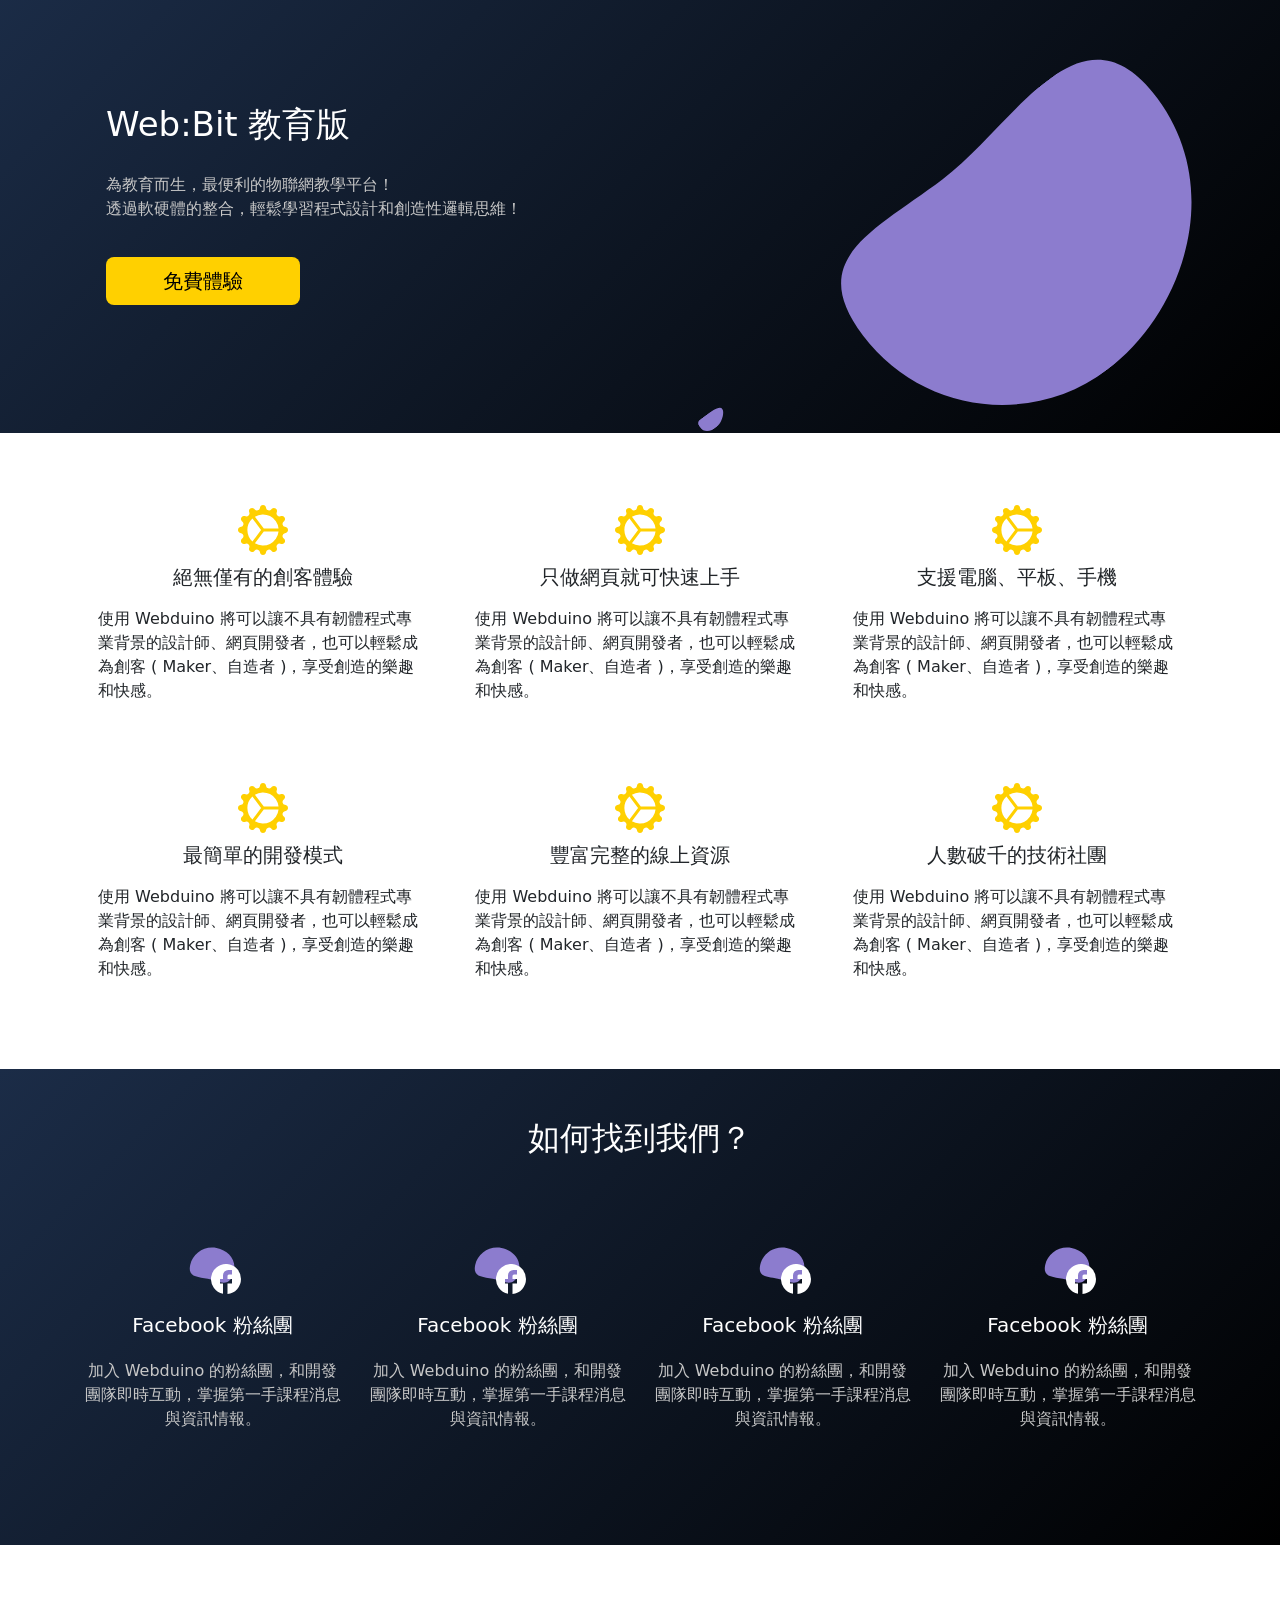
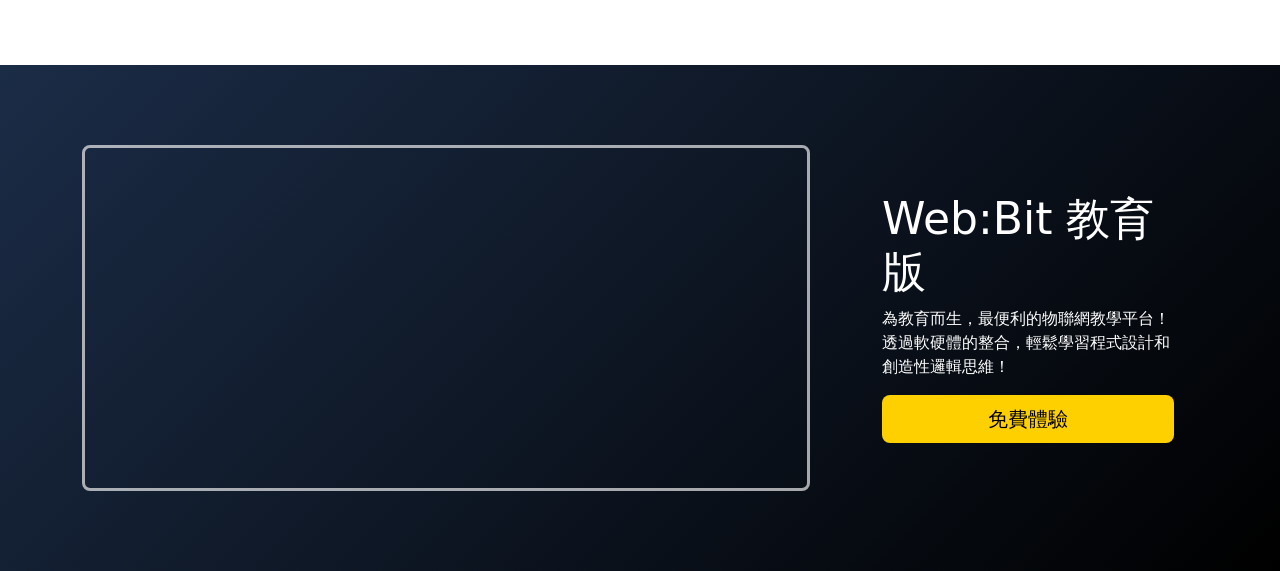
==== commit d1705030: "12.31" ====
--- a/index.html
+++ b/index.html
@@ -63,7 +63,7 @@
         <img class="banner-img" src="https://imgur.com/Eh5s8Ro.jpg" alt="">
     </div>
 
-    <div class="webbit webbit2">
+    <div class="webbit webbit2 ">
       <div class="container">
           <div class="row g-5 webbit-row">
             <div class="col-12 col-lg-6 webbit-intro d-flex py-5 px-5">
@@ -100,7 +100,7 @@
 
 
 
-    <div class="intro">
+    <div class="intro p-5">
         <div class="container">
             <div class="row g-3">
                 <div class="col-12 col-md-6 col-lg-4 intro-box d-flex py-4 px-4">
@@ -156,29 +156,49 @@
         <h2>如何找到我們？</h2>
         <div class="row row-cols-1 row-cols-md-2 row-cols-lg-4 my-5 gy-4">
           <div class="how-box d-flex col ">
-            <div class="how-icon">
-              <h3>f</h3>
-            </div>
-            <h5>Facebook 粉絲團</h5>
-            <p>加入 Webduino 的粉絲團，和開發團隊即時互動，掌握第一手課程消息與資訊情報。</p>
-          </div>
-          <div class="how-box d-flex col ">
-            <div class="how-icon">
-              <h3>f</h3>
-            </div>
-            <h5>Facebook 粉絲團</h5>
-            <p>加入 Webduino 的粉絲團，和開發團隊即時互動，掌握第一手課程消息與資訊情報。</p>
-          </div>
-          <div class="how-box d-flex col ">
-            <div class="how-icon">
-              <h3>f</h3>
-            </div>
-            <h5>Facebook 粉絲團</h5>
-            <p>加入 Webduino 的粉絲團，和開發團隊即時互動，掌握第一手課程消息與資訊情報。</p>
-          </div>
-          <div class="how-box d-flex col ">
-            <div class="how-icon">
-              <h3>f</h3>
+            <div class="how-icon-box d-flex">
+              <div class="how-icon d-flex">
+                <img src="fb.svg" alt="">
+                <svg class="how-icon-bg" xmlns="http://www.w3.org/2000/svg" viewBox="0 0 485.59 400.709">
+                  <path id="Path_3" data-name="Path 3" d="M195.051,311.028c108,0,215.717,47.08,232.042-94.628S335.293,0,216,0,0,96.707,0,216,87.051,311.028,195.051,311.028Z" transform="matrix(0.978, 0.208, -0.208, 0.978, 66.226, 0)" fill="#8c7cce"/>
+                </svg>
+              </div>
+            </div>
+            <h5>Facebook 粉絲團</h5>
+            <p>加入 Webduino 的粉絲團，和開發團隊即時互動，掌握第一手課程消息與資訊情報。</p>
+          </div>
+          <div class="how-box d-flex col ">
+            <div class="how-icon-box d-flex">
+              <div class="how-icon d-flex">
+                <img src="fb.svg" alt="">
+                <svg class="how-icon-bg" xmlns="http://www.w3.org/2000/svg" viewBox="0 0 485.59 400.709">
+                  <path id="Path_3" data-name="Path 3" d="M195.051,311.028c108,0,215.717,47.08,232.042-94.628S335.293,0,216,0,0,96.707,0,216,87.051,311.028,195.051,311.028Z" transform="matrix(0.978, 0.208, -0.208, 0.978, 66.226, 0)" fill="#8c7cce"/>
+                </svg>
+              </div>
+            </div>
+            <h5>Facebook 粉絲團</h5>
+            <p>加入 Webduino 的粉絲團，和開發團隊即時互動，掌握第一手課程消息與資訊情報。</p>
+          </div>
+          <div class="how-box d-flex col ">
+            <div class="how-icon-box d-flex">
+              <div class="how-icon d-flex">
+                <img src="fb.svg" alt="">
+                <svg class="how-icon-bg" xmlns="http://www.w3.org/2000/svg" viewBox="0 0 485.59 400.709">
+                  <path id="Path_3" data-name="Path 3" d="M195.051,311.028c108,0,215.717,47.08,232.042-94.628S335.293,0,216,0,0,96.707,0,216,87.051,311.028,195.051,311.028Z" transform="matrix(0.978, 0.208, -0.208, 0.978, 66.226, 0)" fill="#8c7cce"/>
+                </svg>
+              </div>
+            </div>
+            <h5>Facebook 粉絲團</h5>
+            <p>加入 Webduino 的粉絲團，和開發團隊即時互動，掌握第一手課程消息與資訊情報。</p>
+          </div>
+          <div class="how-box d-flex col ">
+            <div class="how-icon-box d-flex">
+              <div class="how-icon d-flex">
+                <img src="fb.svg" alt="">
+                <svg class="how-icon-bg" xmlns="http://www.w3.org/2000/svg" viewBox="0 0 485.59 400.709">
+                  <path id="Path_3" data-name="Path 3" d="M195.051,311.028c108,0,215.717,47.08,232.042-94.628S335.293,0,216,0,0,96.707,0,216,87.051,311.028,195.051,311.028Z" transform="matrix(0.978, 0.208, -0.208, 0.978, 66.226, 0)" fill="#8c7cce"/>
+                </svg>
+              </div>
             </div>
             <h5>Facebook 粉絲團</h5>
             <p>加入 Webduino 的粉絲團，和開發團隊即時互動，掌握第一手課程消息與資訊情報。</p>
@@ -193,7 +213,7 @@
     <br>
 
 
-    <div class="webbit webbit1">
+    <div class="webbit webbit1 ">
         <div class="container">
             <div class="row g-5">
                 <div class="col-12 col-lg-8 webbit-pic">
--- a/style.css
+++ b/style.css
@@ -9,7 +9,7 @@
     overflow-x: hidden;
 }
 :root{
-    --color-main: #ffd818;
+    --color-main: #ffd000;
     --color-background:linear-gradient(135deg,#1B2C47,#000);
 }
 a{
@@ -182,17 +182,51 @@
     gap: 14px;
     flex-direction: column;
 }
+.how-box:hover .how-icon img{
+    top: 30%;
+    left: 30%;
+
+}.how-box:hover .how-icon-bg{
+    width: 70px;
+    height: 70px;
+}
+.how-box:hover .how-icon-bg path{
+    fill: var(--color-main);
+}
 .how p{
     color: #c7c7c7;
 }
+.how-icon-box{
+    width: 100px;
+    height: 70px;
+    margin: auto;
+}
 .how-icon{
-    width: 50px;
-    height: 50px;
-    background-image: url(svg3.svg);
+    /* background-image: url(svg3.svg); */
     background-position: center;
     background-repeat: no-repeat;
     background-size: contain;
     margin: auto;
+}
+.how-icon-bg{
+    position: relative;
+    width: 50px;
+    height: 50px;
+    z-index: 1;
+    transition: 0.2s ease-out;
+    margin: auto;
+}
+.how-icon-bg path{
+    /* fill: #fff; */
+}
+.how-icon img {
+    width: 30px;
+    margin: auto;
+    top: 50%;
+    left: 46%;
+    transition: 0.2s ease-out;
+    z-index: 2;
+    position: absolute;
 }
 .how-icon h3{
     top: 27%;
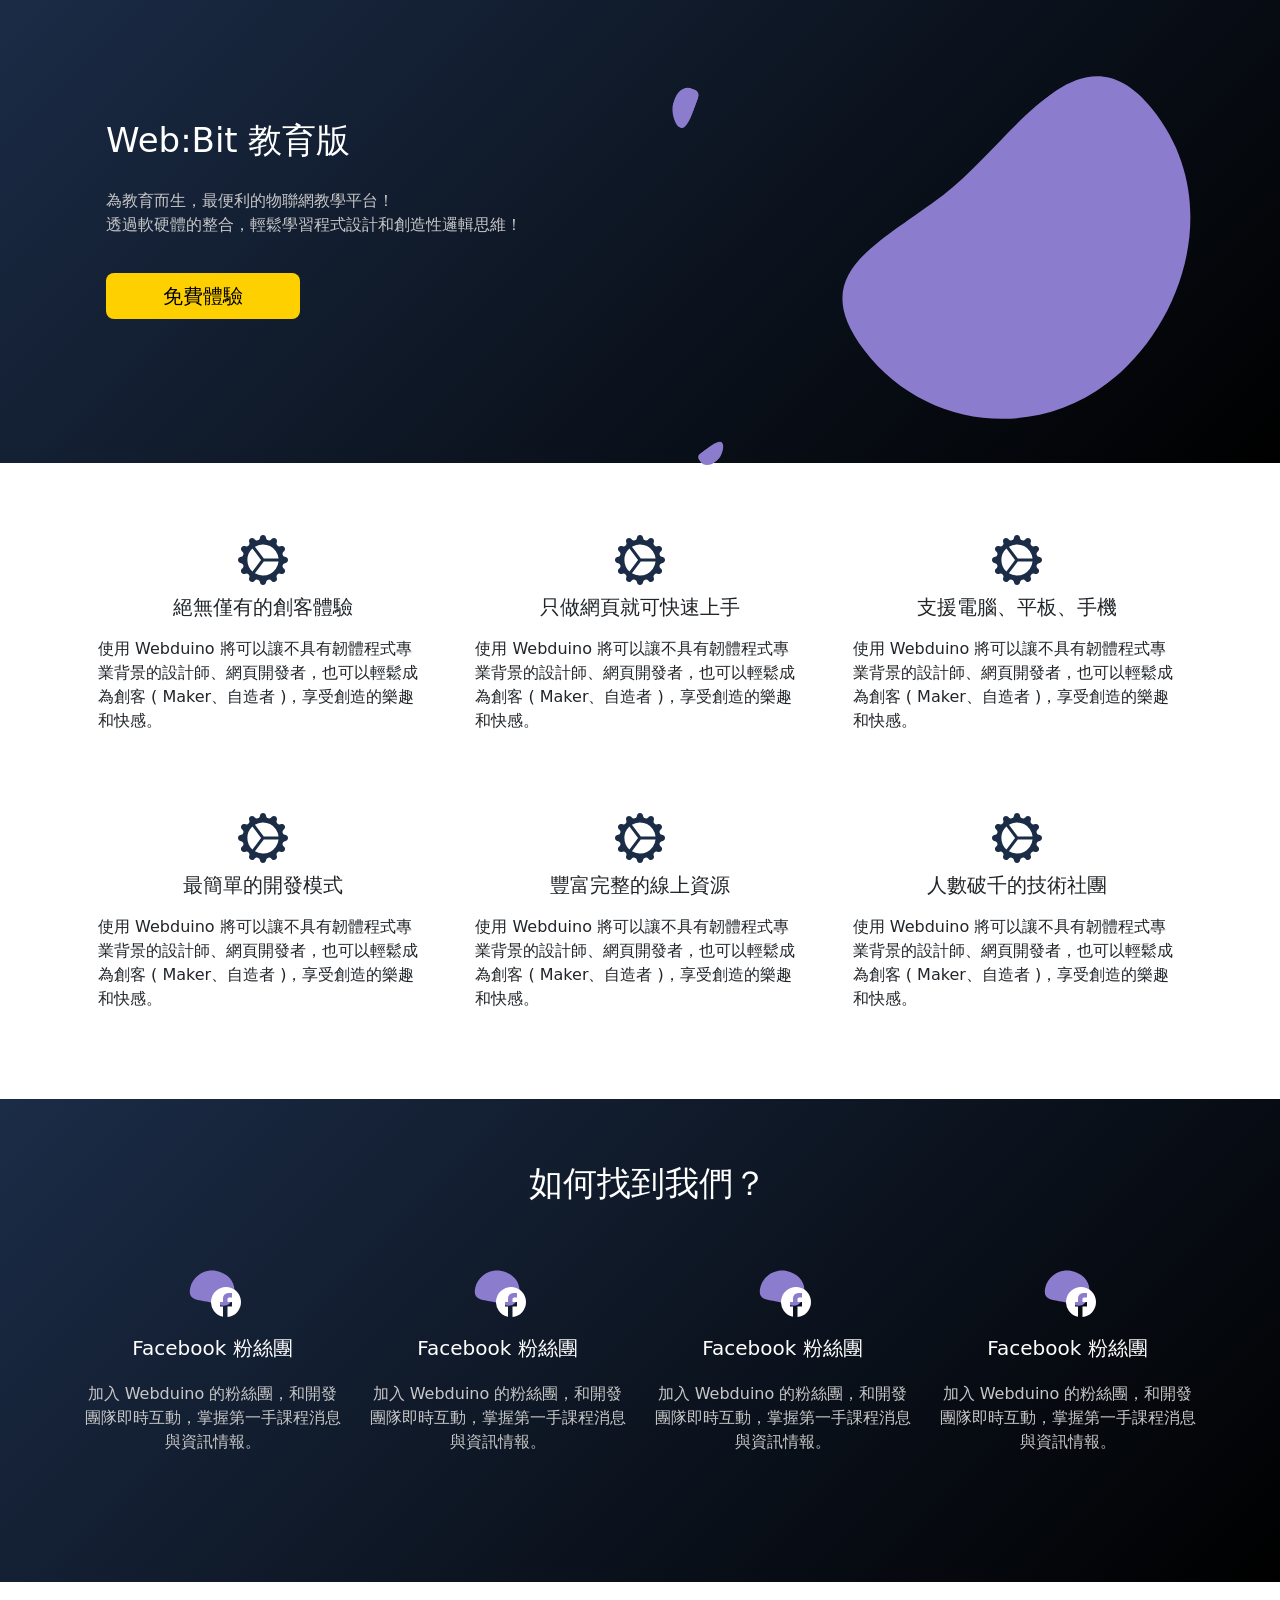
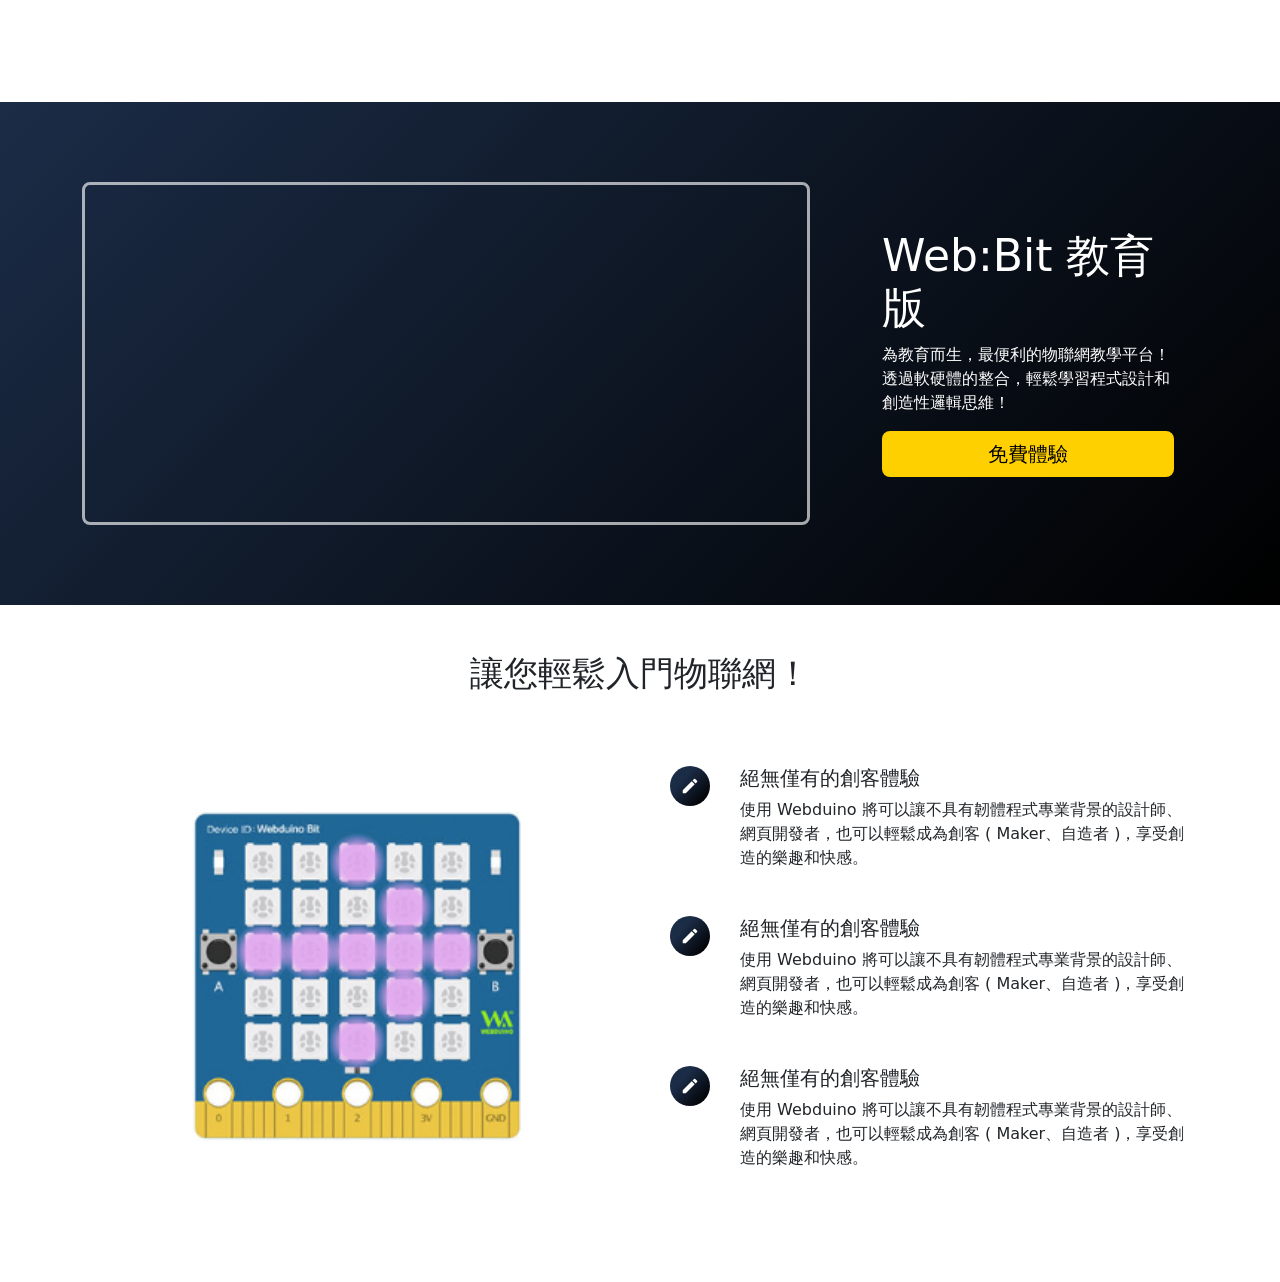
==== commit ff752b68: "1.6" ====
--- a/index.html
+++ b/index.html
@@ -14,7 +14,7 @@
   </head>
 <body>
     
-    <header>
+    <header class="">
         
             <nav class="navbar navbar-expand-lg navbar-style">
                 <div class="container">
@@ -63,13 +63,13 @@
         <img class="banner-img" src="https://imgur.com/Eh5s8Ro.jpg" alt="">
     </div>
 
-    <div class="webbit webbit2 ">
+    <div class="webbit webbit2 py-lg-3">
       <div class="container">
           <div class="row g-5 webbit-row">
             <div class="col-12 col-lg-6 webbit-intro d-flex py-5 px-5">
               <h2>Web:Bit 教育版</h2>
               <p>為教育而生，最便利的物聯網教學平台！<br>透過軟硬體的整合，輕鬆學習程式設計和創造性邏輯思維！</p>
-              <button type="button" class="btn btn-webbit btn-lg">
+              <button type="button" class="btn btn-webbit btn-lg" >
                   <a href="https://webbit.webduino.io/blockly/?demo=default" target="_blank">免費體驗</a>
               </button>
         </div>
@@ -77,6 +77,7 @@
                       <img src="https://webduino.io/img/index/webbit.png" alt="" class="webbitcode">
                       <img src="svg1.svg" alt="" class="svgs svg1">
                       <img src="svg2.svg" alt="" class="svgs svg2">
+                      <img src="svg2.svg" alt="" class="svgs svg2 svg3">
               </div>
               
             </div>
@@ -151,10 +152,10 @@
     </div>
 
 
-    <div class="how">
-      <div class="container">
-        <h2>如何找到我們？</h2>
-        <div class="row row-cols-1 row-cols-md-2 row-cols-lg-4 my-5 gy-4">
+    <div class="how px-4 py-5">
+      <div class="container py-3">
+        <h2 class="ps-3">如何找到我們？</h2>
+        <div class="row row-cols-1 row-cols-md-2 row-cols-lg-4 my-3 gy-4 my-lg-5">
           <div class="how-box d-flex col ">
             <div class="how-icon-box d-flex">
               <div class="how-icon d-flex">
@@ -225,13 +226,39 @@
                 <div class="col-12 col-lg-4 webbit-intro d-flex py-5 px-5">
                         <h2>Web:Bit 教育版</h2>
                         <p>為教育而生，最便利的物聯網教學平台！<br>透過軟硬體的整合，輕鬆學習程式設計和創造性邏輯思維！</p>
-                        <button type="button" class="btn btn-webbit btn-lg">
+                        <button type="button" class="btn btn-webbit btn-lg" >
                             <a href="https://webbit.webduino.io/blockly/?demo=default" target="_blank">免費體驗</a>
                         </button>
                 </div>
             </div>
         </div>
     </div>
+
+    <div class="iot m-5 ">
+      <div class="container">
+        <h2 class="text-center">讓您輕鬆入門物聯網！</h2>
+        <div class="row gap-3 mt-lg-4">
+          <div class="d-none d-lg-flex col bit-arrow">
+            <img src="bit-arrow.jpg" alt="" class="">
+          </div>
+          <div class="iot-content row row-cols-1 my-5 col">
+            <div class="iot-content-box col">
+              <h5>絕無僅有的創客體驗</h5>
+              <p>使用 Webduino 將可以讓不具有韌體程式專業背景的設計師、網頁開發者，也可以輕鬆成為創客 ( Maker、自造者 )，享受創造的樂趣和快感。</p>
+            </div>
+            <div class="iot-content-box col">
+              <h5>絕無僅有的創客體驗</h5>
+              <p>使用 Webduino 將可以讓不具有韌體程式專業背景的設計師、網頁開發者，也可以輕鬆成為創客 ( Maker、自造者 )，享受創造的樂趣和快感。</p>
+            </div>
+            <div class="iot-content-box col">
+              <h5>絕無僅有的創客體驗</h5>
+              <p>使用 Webduino 將可以讓不具有韌體程式專業背景的設計師、網頁開發者，也可以輕鬆成為創客 ( Maker、自造者 )，享受創造的樂趣和快感。</p>
+            </div>
+          </div>
+        </div>
+      </div>
+    </div>
+
 
 
 
@@ -264,6 +291,9 @@
     <script src="https://cdn.jsdelivr.net/npm/@popperjs/core@2.5.4/dist/umd/popper.min.js" integrity="sha384-q2kxQ16AaE6UbzuKqyBE9/u/KzioAlnx2maXQHiDX9d4/zp8Ok3f+M7DPm+Ib6IU" crossorigin="anonymous"></script>
     <script src="https://cdn.jsdelivr.net/npm/bootstrap@5.0.0-beta1/dist/js/bootstrap.min.js" integrity="sha384-pQQkAEnwaBkjpqZ8RU1fF1AKtTcHJwFl3pblpTlHXybJjHpMYo79HY3hIi4NKxyj" crossorigin="anonymous"></script>
     -->
+    <script>
+      
+    </script>
 
 </body>
 </html>
--- a/style.css
+++ b/style.css
@@ -11,6 +11,10 @@
 :root{
     --color-main: #ffd000;
     --color-background:linear-gradient(135deg,#1B2C47,#000);
+    --color-accent:#8C7CCE;
+}
+h2{
+    font-size: 34px;
 }
 a{
     color: #fff;
@@ -34,7 +38,7 @@
     width: unset;
 }
 .navbar-list{
-    gap: 10px;
+    gap: 20px;
 }
 
 .banner{
@@ -77,7 +81,7 @@
 }
 .intro-box svg{
     width: 50px;
-    color:var(--color-main);
+    color:#1B2C47;
 }
 .webbit{
     background-color: #000;
@@ -109,13 +113,34 @@
 .btn-webbit{
     background-color:var(--color-main);
     color: #000;
-    
+    overflow: hidden;
+    border: none;
+}
+.btn-webbit:after{
+    content: "";
+    display: block;
+    width: 145%;
+    height: 100px;
+    position: absolute;
+    top: 100%;
+    left: -100%;
+    z-index: 2;
+    background-color: rgba(245, 148, 2, 0.39);
+    background-color: var(--color-accent);
+    transition: 0.3s;
+    border-radius: 20%;
 }
 .btn-webbit a{
     color: #000;
-}
-.btn-webbit:hover{
-    color: #000;
+    z-index: 3;
+    transition: 0.25s;
+}
+.btn-webbit:hover a{
+    color: #fff;
+}
+.btn-webbit:hover:after {
+    top:-30%;
+    left: 0;
 }
 .btn-webbit:active{
     color: #000;
@@ -168,8 +193,15 @@
     transform: rotate(-37deg);
     width: 5%;
     left: 10%;
-    top: 120%;
-}
+    top: 127%;
+}
+.svg3{
+    transform: rotate(110deg);
+    left: 4%;
+    top: 8%;
+    width: 7%;
+}
+
 .how{
     background: var(--color-background);
     color: #fff;
@@ -181,6 +213,8 @@
     text-align: center;
     gap: 14px;
     flex-direction: column;
+    max-width: 425px;
+    margin: auto;
 }
 .how-box:hover .how-icon img{
     top: 30%;
@@ -233,6 +267,34 @@
     font-size: 34px;
     left: 16%;
 }
+
+.iot-content{
+    gap: 30px;
+}
+.iot-content-box{
+    padding-left: 80px;
+    max-width: 540px;
+}
+.iot-content-box:before{
+    content: "";
+    width: 40px;
+    height: 40px;
+    background-image: url(iot-icon.svg);
+    position: absolute;
+    z-index: 1;
+    background-position: center;
+    background-size: contain;
+    background-repeat: no-repeat;
+    margin-left: -70px;
+}
+.bit-arrow img{
+    width: 60%;
+    margin: auto;
+}
+
+
+
+
 
 /* // Small devices (landscape phones, 576px and up) */
 @media (min-width: 576px) { 
@@ -251,6 +313,7 @@
     }
     .webbit-row{
         flex-direction: unset;
+        padding: 80px 0;
     }
     .svg1{
         width: 73%;
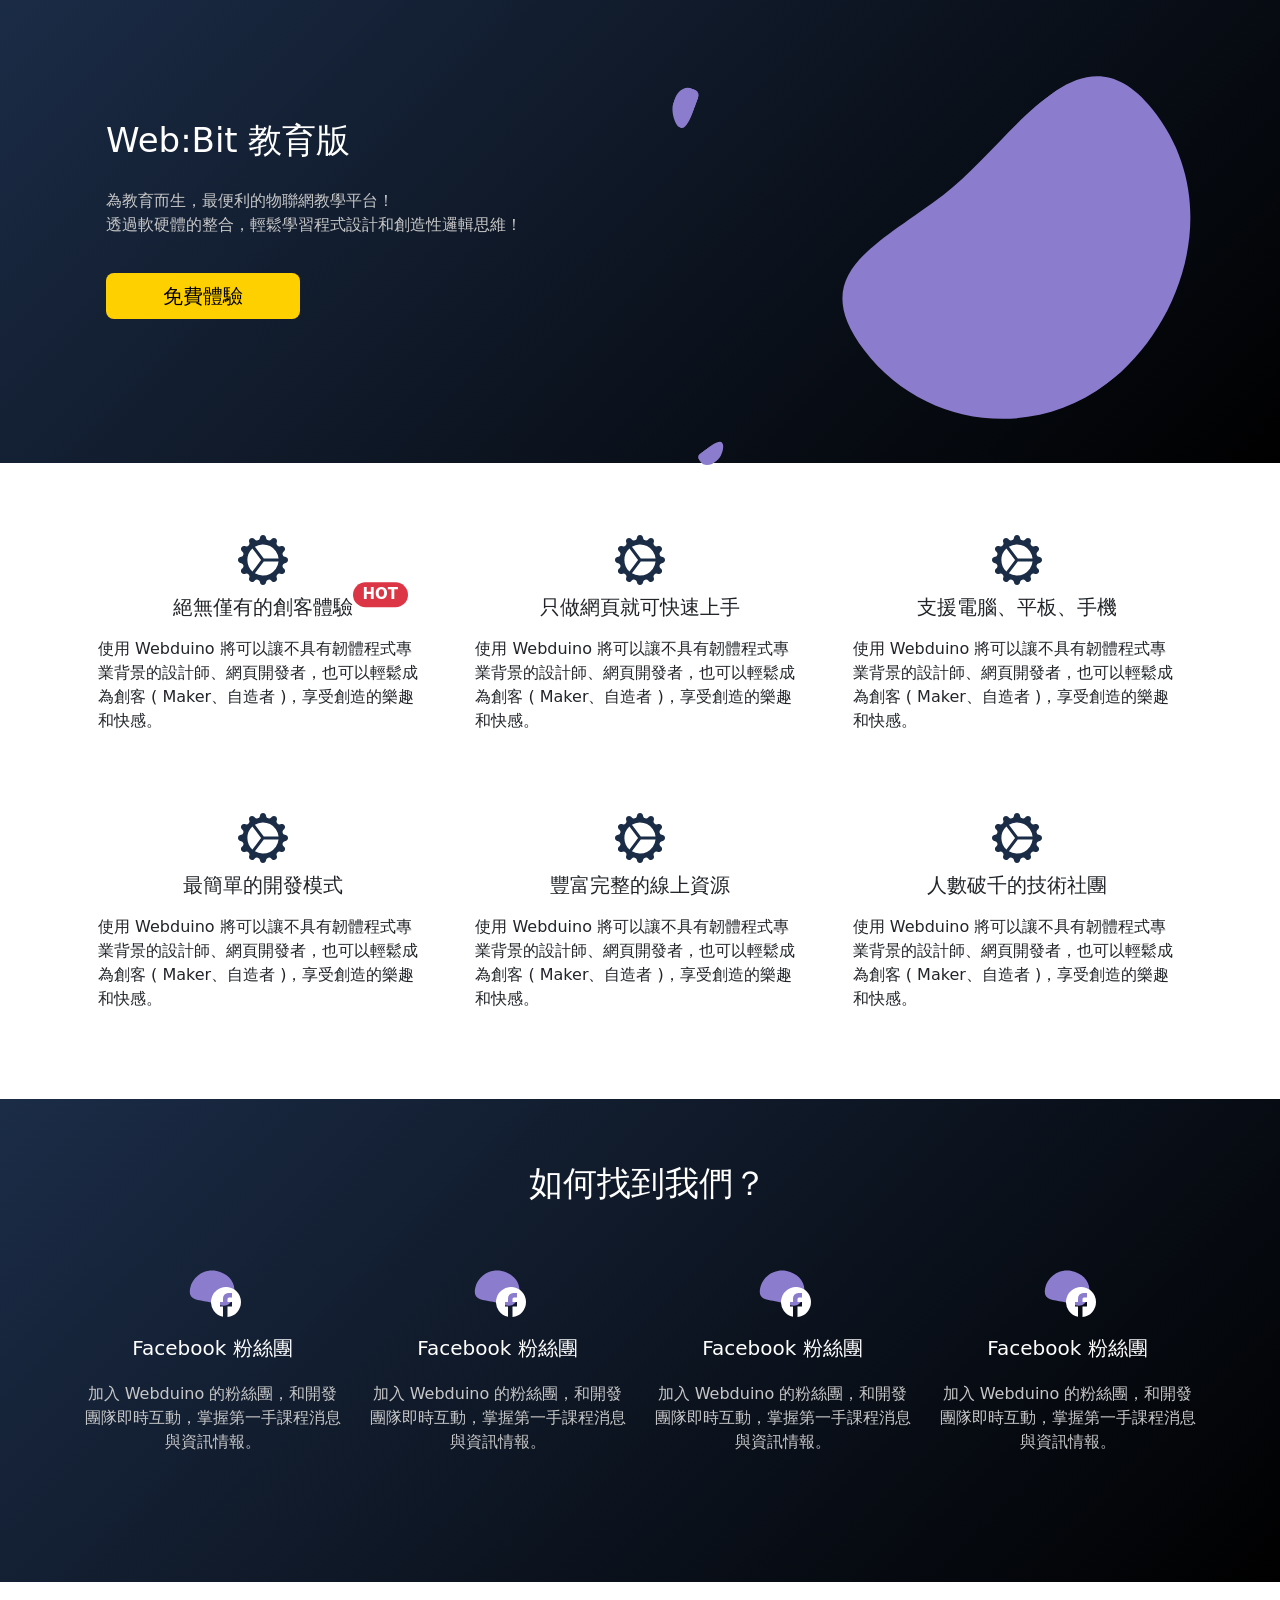
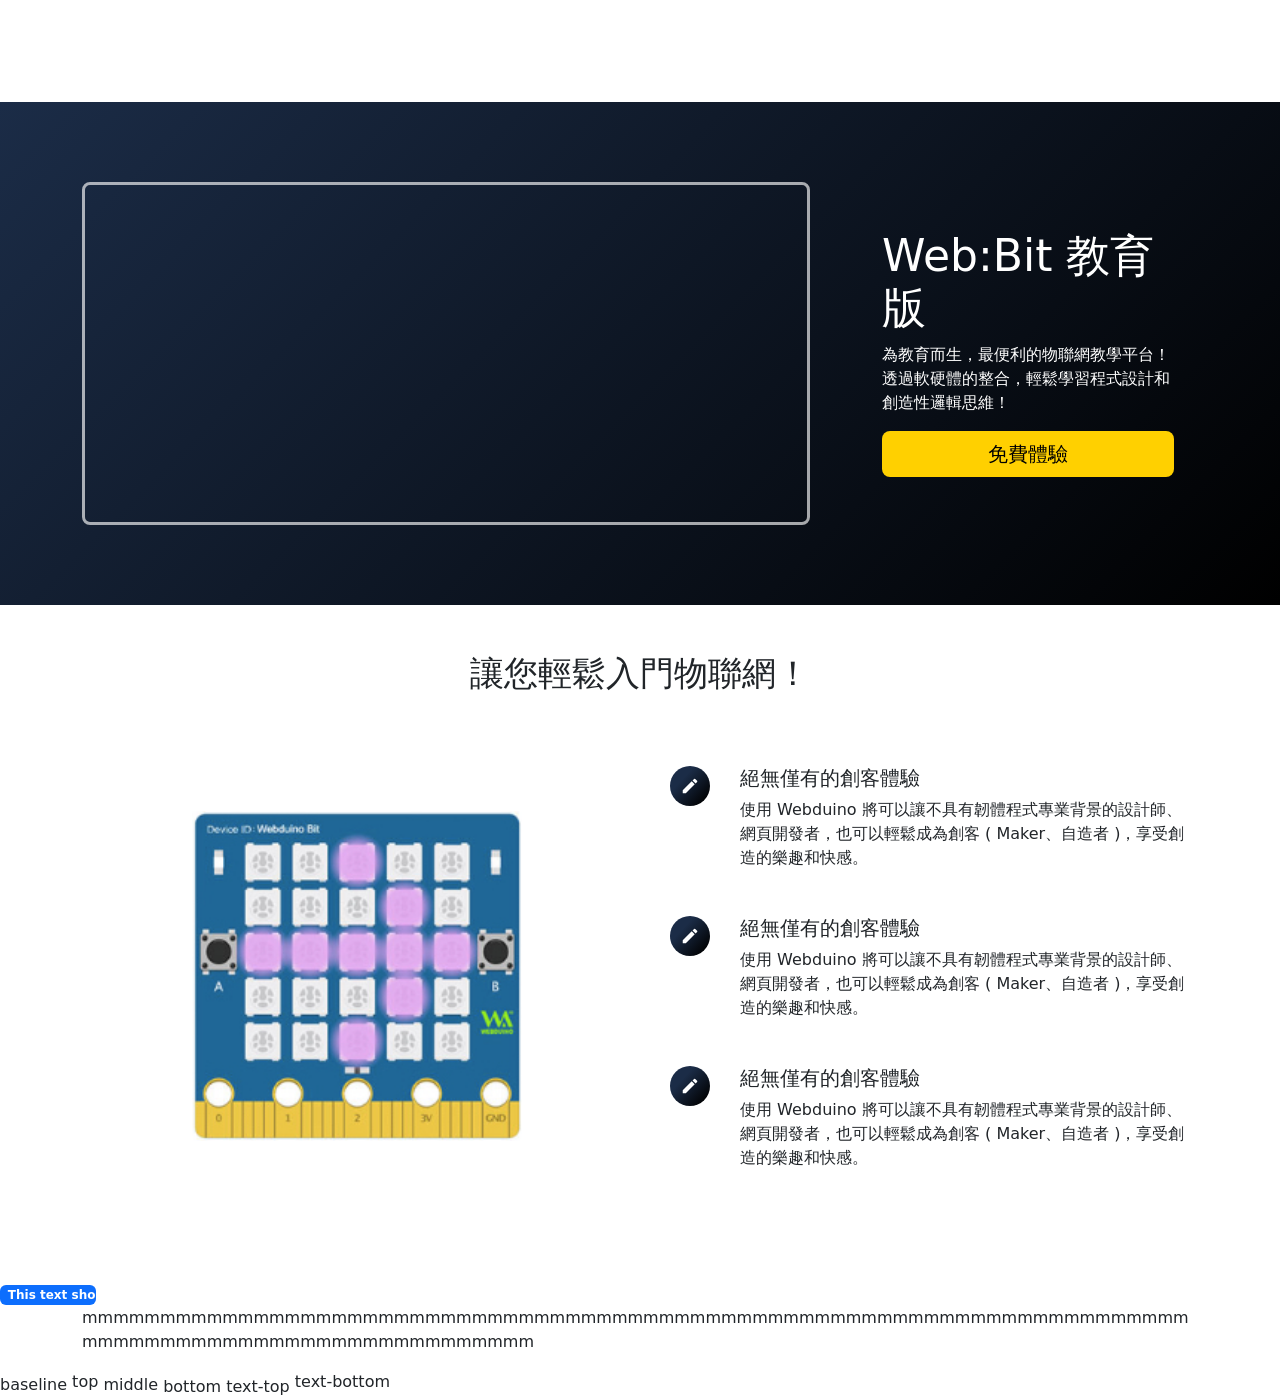
==== commit d879a1da: "1.7" ====
--- a/index.html
+++ b/index.html
@@ -71,6 +71,7 @@
               <p>為教育而生，最便利的物聯網教學平台！<br>透過軟硬體的整合，輕鬆學習程式設計和創造性邏輯思維！</p>
               <button type="button" class="btn btn-webbit btn-lg" >
                   <a href="https://webbit.webduino.io/blockly/?demo=default" target="_blank">免費體驗</a>
+
               </button>
         </div>
               <div class="col-12 col-lg-6 webbit-pic d-flex">
@@ -108,7 +109,9 @@
                     <svg xmlns="http://www.w3.org/2000/svg"  fill="currentColor" class="bi bi-gear-wide-connected" viewBox="0 0 16 16">
                          <path d="M7.068.727c.243-.97 1.62-.97 1.864 0l.071.286a.96.96 0 0 0 1.622.434l.205-.211c.695-.719 1.888-.03 1.613.931l-.08.284a.96.96 0 0 0 1.187 1.187l.283-.081c.96-.275 1.65.918.931 1.613l-.211.205a.96.96 0 0 0 .434 1.622l.286.071c.97.243.97 1.62 0 1.864l-.286.071a.96.96 0 0 0-.434 1.622l.211.205c.719.695.03 1.888-.931 1.613l-.284-.08a.96.96 0 0 0-1.187 1.187l.081.283c.275.96-.918 1.65-1.613.931l-.205-.211a.96.96 0 0 0-1.622.434l-.071.286c-.243.97-1.62.97-1.864 0l-.071-.286a.96.96 0 0 0-1.622-.434l-.205.211c-.695.719-1.888.03-1.613-.931l.08-.284a.96.96 0 0 0-1.186-1.187l-.284.081c-.96.275-1.65-.918-.931-1.613l.211-.205a.96.96 0 0 0-.434-1.622l-.286-.071c-.97-.243-.97-1.62 0-1.864l.286-.071a.96.96 0 0 0 .434-1.622l-.211-.205c-.719-.695-.03-1.888.931-1.613l.284.08a.96.96 0 0 0 1.187-1.186l-.081-.284c-.275-.96.918-1.65 1.613-.931l.205.211a.96.96 0 0 0 1.622-.434l.071-.286zM12.973 8.5H8.25l-2.834 3.779A4.998 4.998 0 0 0 12.973 8.5zm0-1a4.998 4.998 0 0 0-7.557-3.779l2.834 3.78h4.723zM5.048 3.967c-.03.021-.058.043-.087.065l.087-.065zm-.431.355A4.984 4.984 0 0 0 3.002 8c0 1.455.622 2.765 1.615 3.678L7.375 8 4.617 4.322zm.344 7.646l.087.065-.087-.065z"/>
                     </svg>
-                    <h5>絕無僅有的創客體驗</h5>
+                    <h5>絕無僅有的創客體驗
+                      <span class="position-absolute top-0 start-100 badge rounded-pill bg-danger translate-middle-y">HOT</span>
+                    </h5>
                     <p>使用 Webduino 將可以讓不具有韌體程式專業背景的設計師、網頁開發者，也可以輕鬆成為創客 ( Maker、自造者 )，享受創造的樂趣和快感。</p>
                 </div>
                 <div class="col-12 col-md-6 col-lg-4 intro-box d-flex py-4 px-4">
@@ -260,10 +263,20 @@
     </div>
 
 
-
-
-
-
+    <div class="badge bg-primary " style="width: 6rem;">
+      This text should wrap.
+    </div>
+  
+<div class="container">
+  <p class="text-break">mmmmmmmmmmmmmmmmmmmmmmmmmmmmmmmmmmmmmmmmmmmmmmmmmmmmmmmmmmmmmmmmmmmmmmmmmmmmmmmmmmmmmmmmmmmmmmmmmmmm</p>
+</div>
+
+<span class="align-baseline">baseline</span>
+<span class="align-top">top</span>
+<span class="align-middle">middle</span>
+<span class="align-bottom">bottom</span>
+<span class="align-text-top">text-top</span>
+<span class="align-text-bottom">text-bottom</span>
 
 
 
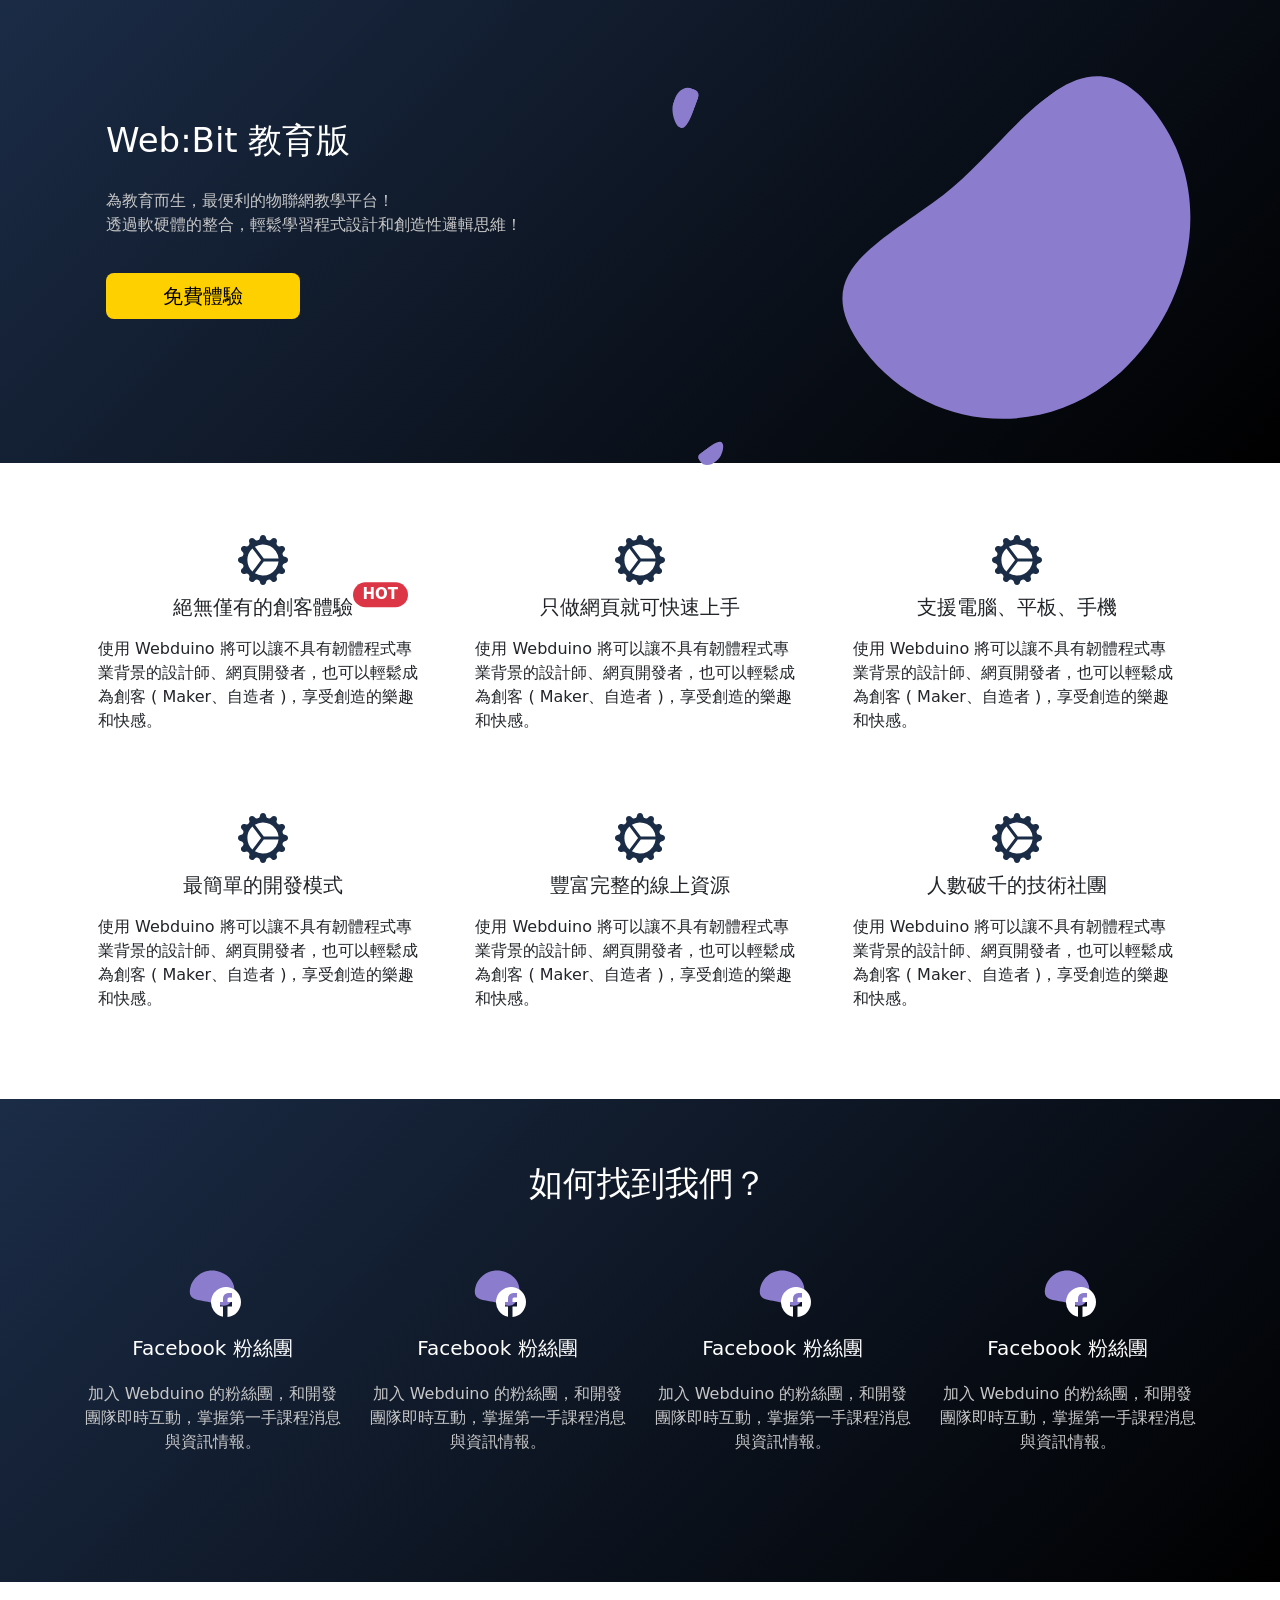
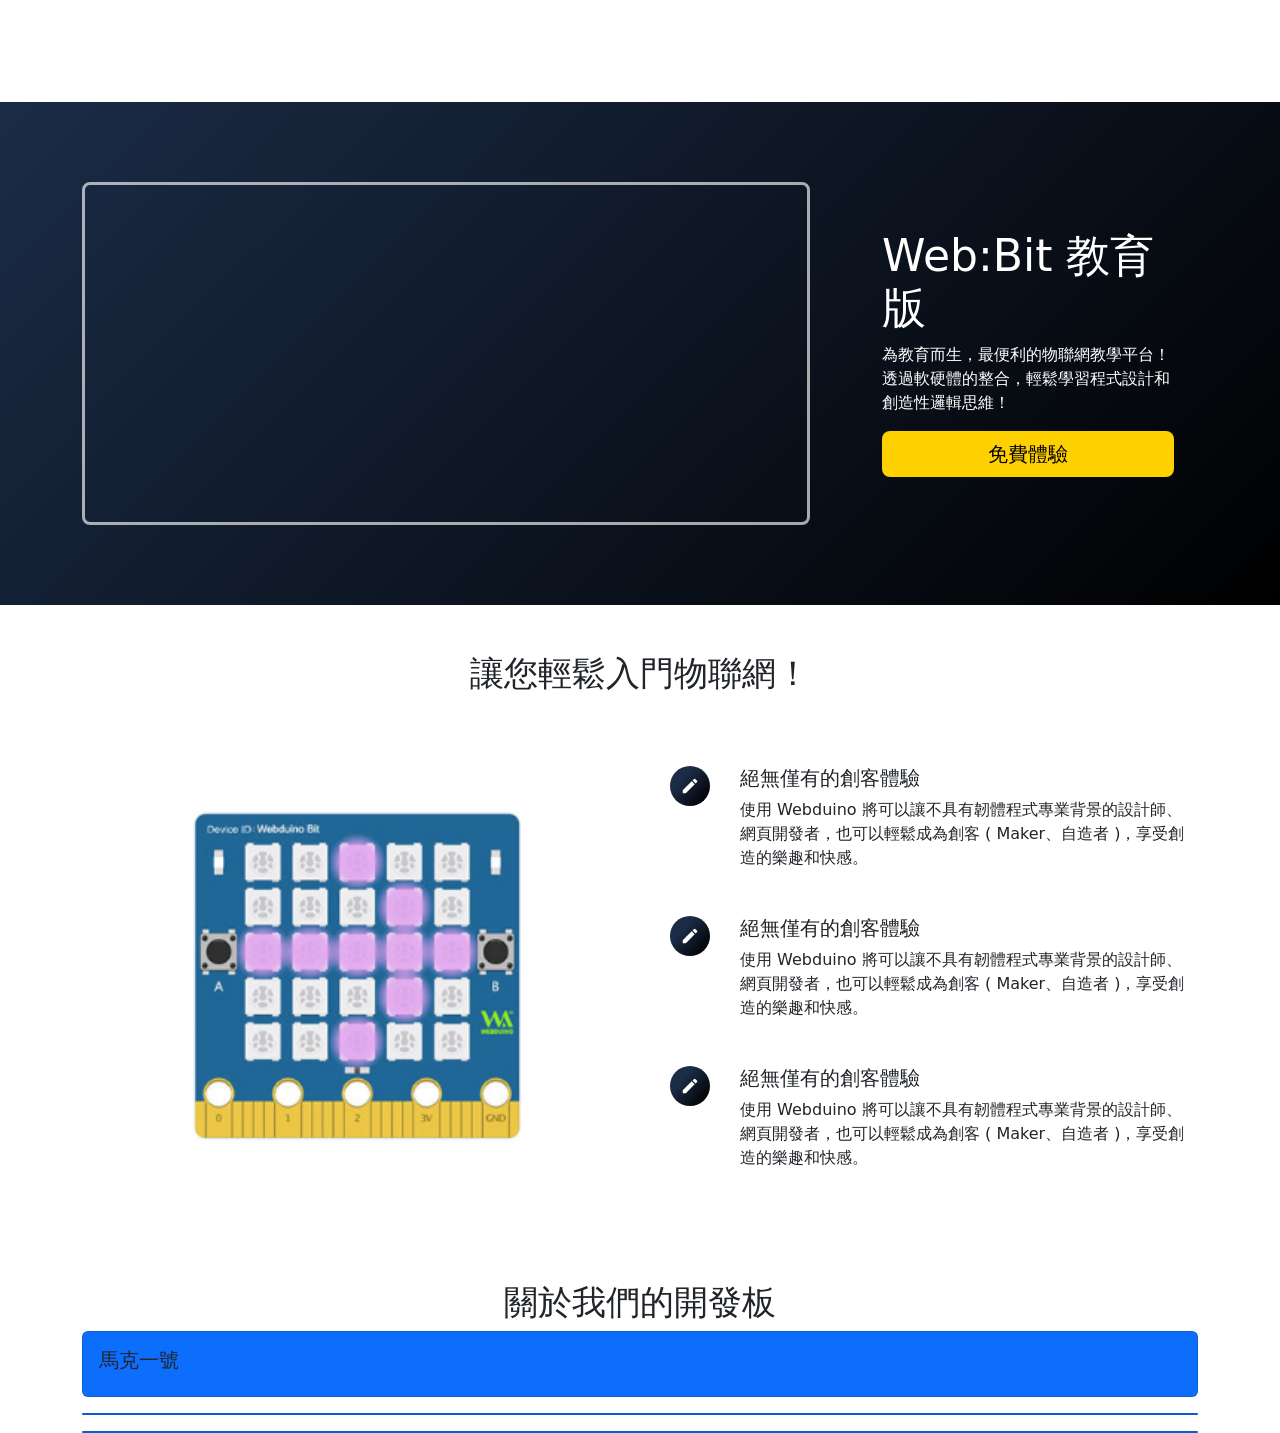
==== commit 188ef6e0: "1.7 2" ====
--- a/index.html
+++ b/index.html
@@ -262,21 +262,36 @@
       </div>
     </div>
 
-
-    <div class="badge bg-primary " style="width: 6rem;">
-      This text should wrap.
-    </div>
-  
-<div class="container">
-  <p class="text-break">mmmmmmmmmmmmmmmmmmmmmmmmmmmmmmmmmmmmmmmmmmmmmmmmmmmmmmmmmmmmmmmmmmmmmmmmmmmmmmmmmmmmmmmmmmmmmmmmmmmm</p>
+<div id="card">
+  <div class="container text-center">
+    <h2>關於我們的開發板</h2>
+    <div class="row flex-column gap-3">
+      <div class="col ">
+        <a href="" class="card bg-primary h-100 w-100">
+          <div class="card-body text-start">
+            <h5 class="card-title">馬克一號</h5>
+          </div>
+        </a>
+      </div>
+      <div class="col">
+        <a href="" class="card bg-primary h-100 w-100">
+
+        </a>
+      </div>
+      <div class="col">
+        <a href="" class="card bg-primary h-100 w-100">
+
+        </a>
+      </div>
+    </div>
+
+
+
+
+
+  </div>
 </div>
-
-<span class="align-baseline">baseline</span>
-<span class="align-top">top</span>
-<span class="align-middle">middle</span>
-<span class="align-bottom">bottom</span>
-<span class="align-text-top">text-top</span>
-<span class="align-text-bottom">text-bottom</span>
+ 
 
 
 
--- a/style.css
+++ b/style.css
@@ -292,7 +292,9 @@
     margin: auto;
 }
 
-
+#card .col{
+    height: 340px;
+}
 
 
 
